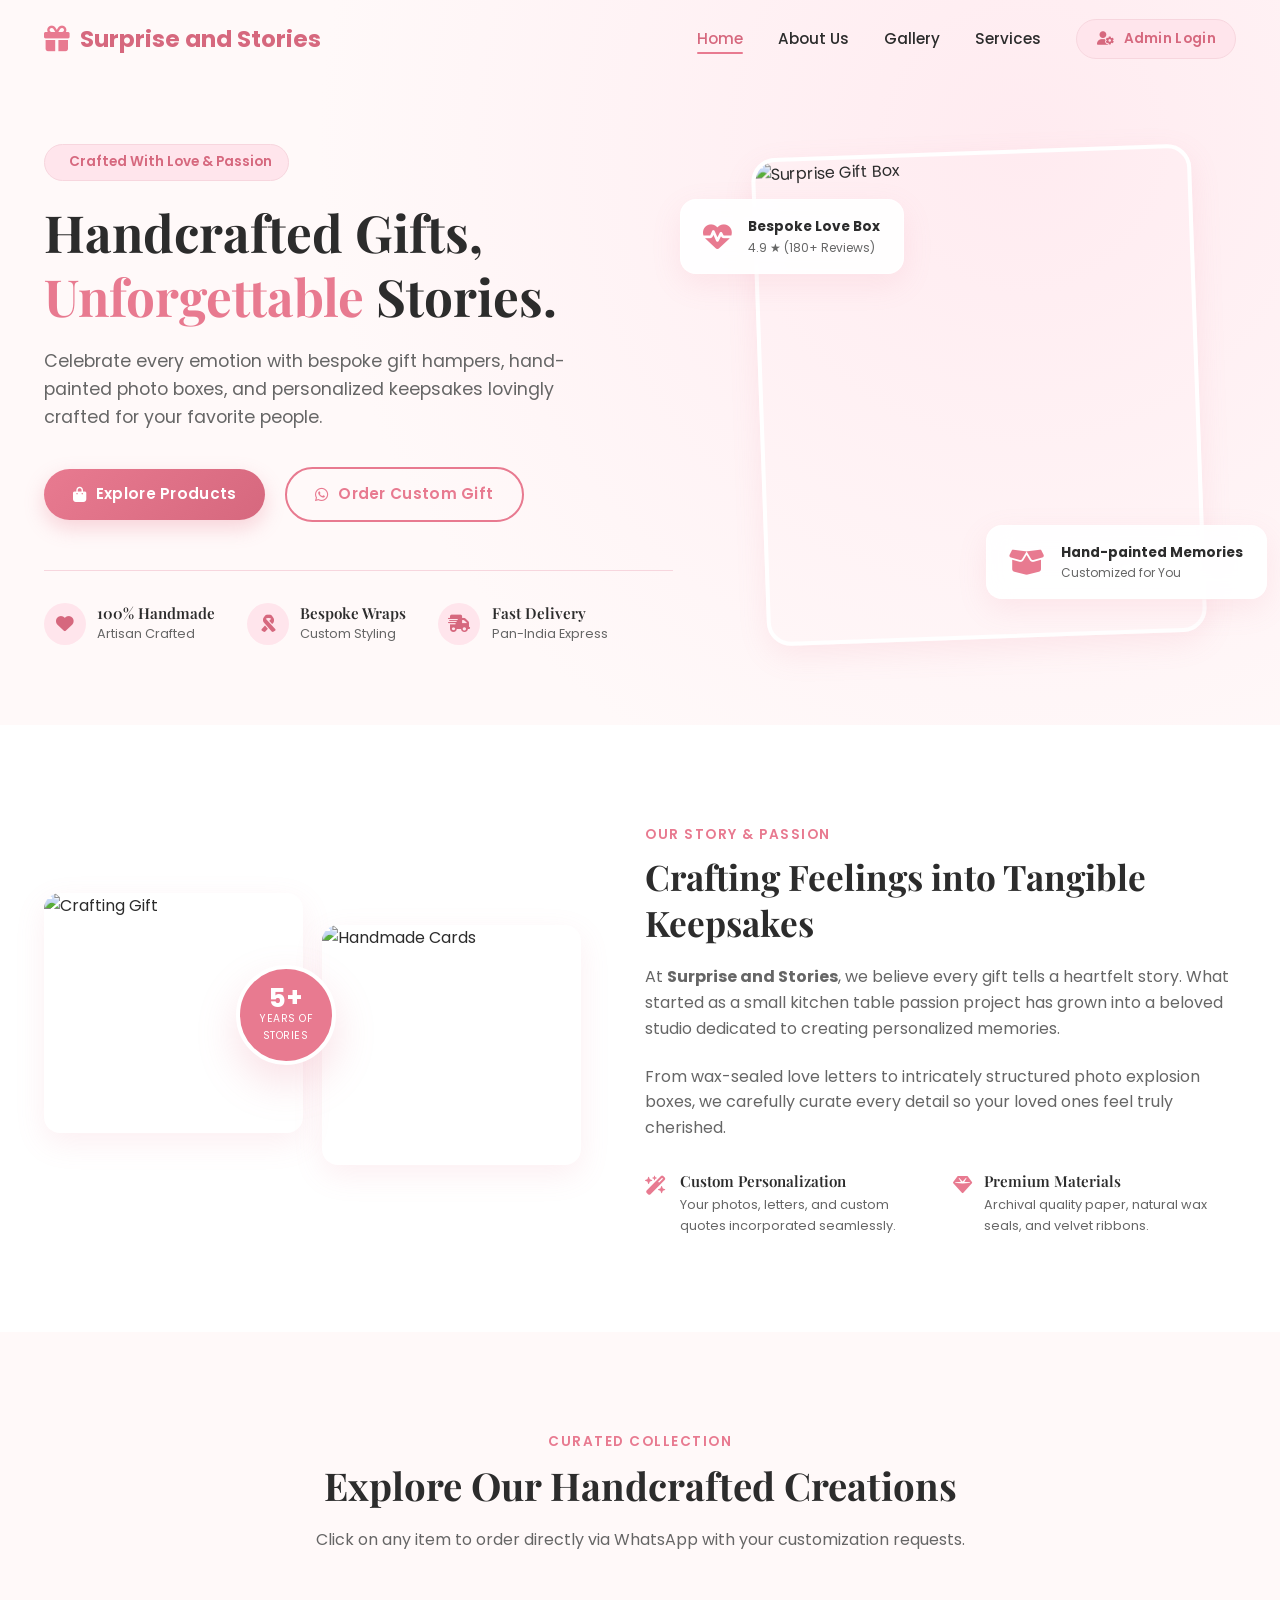
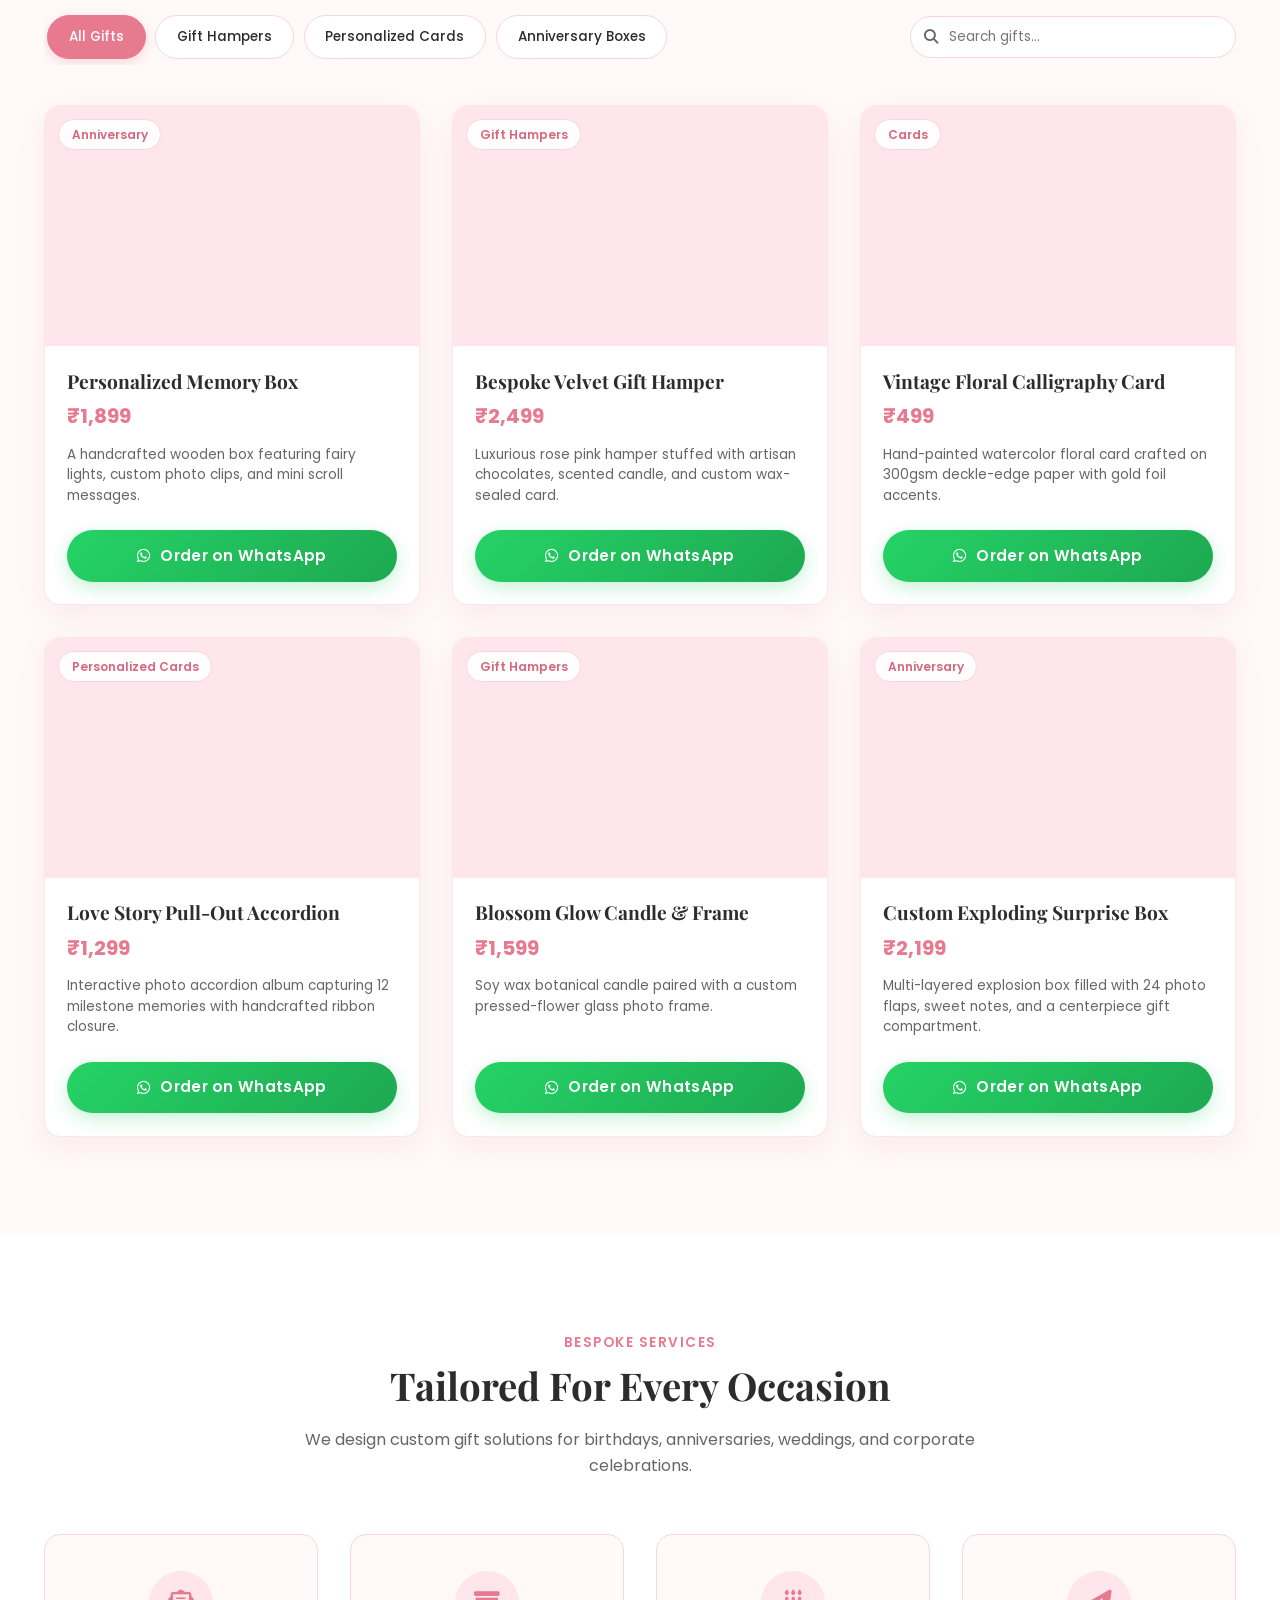
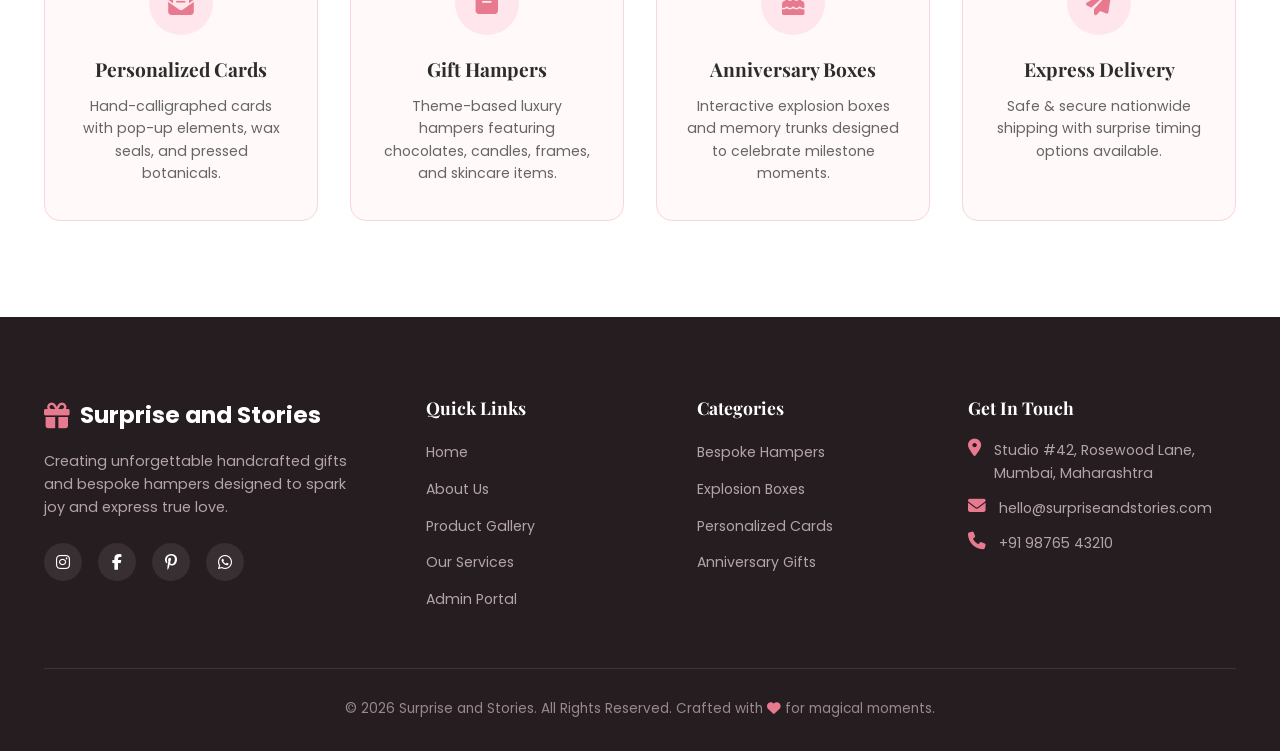
==== index.html @ d302abcf "Initial commit" ====
<!DOCTYPE html>
<html lang="en">
<head>
  <meta charset="UTF-8">
  <meta name="viewport" content="width=device-width, initial-scale=1.0">
  <title>Surprise and Stories | Handcrafted Gifts & Bespoke Hampers</title>
  <meta name="description" content="Handcrafted gifts, personalized cards, bespoke gift hampers, and custom memory boxes created to make your special moments unforgettable.">
  
  <!-- Google Fonts & Font Awesome Icons -->
  <link rel="preconnect" href="https://fonts.googleapis.com">
  <link rel="preconnect" href="https://fonts.gstatic.com" crossorigin>
  <link href="https://fonts.googleapis.com/css2?family=Playfair+Display:ital,wght@0,400;0,600;0,700;1,400&family=Poppins:wght@300;400;500;600;700&display=swap" rel="stylesheet">
  <link rel="stylesheet" href="https://cdnjs.cloudflare.com/ajax/libs/font-awesome/6.4.0/css/all.min.css">
  
  <!-- Global Stylesheet -->
  <link rel="stylesheet" href="styles.css">

  <!-- Supabase JS v2 CDN Script Tag -->
  <script src="https://cdn.jsdelivr.net/npm/@supabase/supabase-js@2"></script>
</head>
<body>

  <!-- Navigation Bar -->
  <header class="navbar" id="navbar">
    <div class="container nav-container">
      <a href="index.html" class="logo">
        <i class="fa-solid fa-gift"></i>
        <span>Surprise and Stories</span>
      </a>

      <nav>
        <ul class="nav-links" id="nav-links">
          <li><a href="#home" class="nav-link active">Home</a></li>
          <li><a href="#about" class="nav-link">About Us</a></li>
          <li><a href="#gallery" class="nav-link">Gallery</a></li>
          <li><a href="#services" class="nav-link">Services</a></li>
          <li>
            <a href="admin.html" class="btn btn-secondary btn-sm">
              <i class="fa-solid fa-user-gear"></i> Admin Login
            </a>
          </li>
        </ul>
      </nav>

      <button class="mobile-toggle" id="mobile-toggle" aria-label="Toggle menu">
        <i class="fa-solid fa-bars"></i>
      </button>
    </div>
  </header>

  <!-- Hero Section -->
  <section class="hero" id="home">
    <div class="container">
      <div class="hero-grid">
        <div class="hero-content">
          <div class="hero-badge">
            <i class="fa-solid fa-sparkles"></i> Crafted With Love & Passion
          </div>
          <h1 class="hero-title">
            Handcrafted Gifts, <span>Unforgettable</span> Stories.
          </h1>
          <p class="hero-subtitle">
            Celebrate every emotion with bespoke gift hampers, hand-painted photo boxes, and personalized keepsakes lovingly crafted for your favorite people.
          </p>
          <div class="hero-actions">
            <a href="#gallery" class="btn btn-primary">
              <i class="fa-solid fa-bag-shopping"></i> Explore Products
            </a>
            <a href="#gallery" id="hero-custom-order" class="btn btn-outline">
              <i class="fa-brands fa-whatsapp"></i> Order Custom Gift
            </a>
          </div>

          <div class="hero-features">
            <div class="hero-feature-item">
              <div class="hero-feature-icon"><i class="fa-solid fa-heart"></i></div>
              <div class="hero-feature-text">
                <h5>100% Handmade</h5>
                <p>Artisan Crafted</p>
              </div>
            </div>
            <div class="hero-feature-item">
              <div class="hero-feature-icon"><i class="fa-solid fa-ribbon"></i></div>
              <div class="hero-feature-text">
                <h5>Bespoke Wraps</h5>
                <p>Custom Styling</p>
              </div>
            </div>
            <div class="hero-feature-item">
              <div class="hero-feature-icon"><i class="fa-solid fa-truck-fast"></i></div>
              <div class="hero-feature-text">
                <h5>Fast Delivery</h5>
                <p>Pan-India Express</p>
              </div>
            </div>
          </div>
        </div>

        <!-- Visual Hero Showcase Cards -->
        <div class="hero-showcase">
          <div class="floating-card card-1">
            <i class="fa-solid fa-heart-pulse"></i>
            <div>
              <div class="floating-card-title">Bespoke Love Box</div>
              <div class="floating-card-subtitle">4.9 ★ (180+ Reviews)</div>
            </div>
          </div>

          <div class="hero-img-wrapper">
            <img src="https://images.unsplash.com/photo-1549465220-1a8b9238cd48?auto=format&fit=crop&q=80&w=800" alt="Surprise Gift Box">
          </div>

          <div class="floating-card card-2">
            <i class="fa-solid fa-box-open"></i>
            <div>
              <div class="floating-card-title">Hand-painted Memories</div>
              <div class="floating-card-subtitle">Customized for You</div>
            </div>
          </div>
        </div>
      </div>
    </div>
  </section>

  <!-- About Us Section -->
  <section class="about" id="about">
    <div class="container">
      <div class="about-grid">
        <div class="about-images">
          <div class="about-img">
            <img src="https://images.unsplash.com/photo-1513885535751-8b9238bd48?auto=format&fit=crop&q=80&w=600" alt="Crafting Gift">
          </div>
          <div class="about-img">
            <img src="https://images.unsplash.com/photo-1513519245088-0e12902e5a38?auto=format&fit=crop&q=80&w=600" alt="Handmade Cards">
          </div>
          <div class="about-experience-badge">
            <span>5+</span>
            <span>Years of Stories</span>
          </div>
        </div>

        <div class="about-content">
          <span class="section-tag">OUR STORY & PASSION</span>
          <h2>Crafting Feelings into Tangible Keepsakes</h2>
          <p>
            At <strong>Surprise and Stories</strong>, we believe every gift tells a heartfelt story. What started as a small kitchen table passion project has grown into a beloved studio dedicated to creating personalized memories.
          </p>
          <p>
            From wax-sealed love letters to intricately structured photo explosion boxes, we carefully curate every detail so your loved ones feel truly cherished.
          </p>

          <div class="story-highlights">
            <div class="story-item">
              <i class="fa-solid fa-wand-magic-sparkles"></i>
              <div>
                <h4>Custom Personalization</h4>
                <p>Your photos, letters, and custom quotes incorporated seamlessly.</p>
              </div>
            </div>
            <div class="story-item">
              <i class="fa-solid fa-gem"></i>
              <div>
                <h4>Premium Materials</h4>
                <p>Archival quality paper, natural wax seals, and velvet ribbons.</p>
              </div>
            </div>
          </div>
        </div>
      </div>
    </div>
  </section>

  <!-- Product Gallery Section -->
  <section class="gallery" id="gallery">
    <div class="container">
      <div class="section-header">
        <span class="section-tag">CURATED COLLECTION</span>
        <h2 class="section-title">Explore Our Handcrafted Creations</h2>
        <p class="section-subtitle">Click on any item to order directly via WhatsApp with your customization requests.</p>
      </div>

      <div class="gallery-controls">
        <!-- Category Filter Tabs -->
        <div class="category-tabs" id="category-tabs">
          <button class="tab-btn active" data-category="All">All Gifts</button>
          <button class="tab-btn" data-category="Gift Hampers">Gift Hampers</button>
          <button class="tab-btn" data-category="Personalized Cards">Personalized Cards</button>
          <button class="tab-btn" data-category="Anniversary">Anniversary Boxes</button>
        </div>

        <!-- Search Bar -->
        <div class="search-box">
          <i class="fa-solid fa-magnifying-glass"></i>
          <input type="text" id="search-input" placeholder="Search gifts...">
        </div>
      </div>

      <!-- Dynamic Product Grid -->
      <div class="products-grid" id="products-grid">
        <div class="loading-spinner">
          <i class="fa-solid fa-circle-notch"></i>
          <p>Fetching beautiful handcrafted gifts...</p>
        </div>
      </div>
    </div>
  </section>

  <!-- Custom Services Section -->
  <section class="services" id="services">
    <div class="container">
      <div class="section-header">
        <span class="section-tag">BESPOKE SERVICES</span>
        <h2 class="section-title">Tailored For Every Occasion</h2>
        <p class="section-subtitle">We design custom gift solutions for birthdays, anniversaries, weddings, and corporate celebrations.</p>
      </div>

      <div class="services-grid">
        <div class="service-card">
          <div class="service-icon">
            <i class="fa-solid fa-envelope-open-text"></i>
          </div>
          <h3>Personalized Cards</h3>
          <p>Hand-calligraphed cards with pop-up elements, wax seals, and pressed botanicals.</p>
        </div>

        <div class="service-card">
          <div class="service-icon">
            <i class="fa-solid fa-box-archive"></i>
          </div>
          <h3>Gift Hampers</h3>
          <p>Theme-based luxury hampers featuring chocolates, candles, frames, and skincare items.</p>
        </div>

        <div class="service-card">
          <div class="service-icon">
            <i class="fa-solid fa-cake-candles"></i>
          </div>
          <h3>Anniversary Boxes</h3>
          <p>Interactive explosion boxes and memory trunks designed to celebrate milestone moments.</p>
        </div>

        <div class="service-card">
          <div class="service-icon">
            <i class="fa-solid fa-paper-plane"></i>
          </div>
          <h3>Express Delivery</h3>
          <p>Safe & secure nationwide shipping with surprise timing options available.</p>
        </div>
      </div>
    </div>
  </section>

  <!-- Footer Section -->
  <footer class="footer">
    <div class="container">
      <div class="footer-grid">
        <div class="footer-brand">
          <a href="index.html" class="logo">
            <i class="fa-solid fa-gift"></i>
            <span>Surprise and Stories</span>
          </a>
          <p>Creating unforgettable handcrafted gifts and bespoke hampers designed to spark joy and express true love.</p>
          <div class="social-links">
            <a href="#" class="social-btn" aria-label="Instagram"><i class="fa-brands fa-instagram"></i></a>
            <a href="#" class="social-btn" aria-label="Facebook"><i class="fa-brands fa-facebook-f"></i></a>
            <a href="#" class="social-btn" aria-label="Pinterest"><i class="fa-brands fa-pinterest-p"></i></a>
            <a href="#" class="social-btn" id="footer-whatsapp" aria-label="WhatsApp"><i class="fa-brands fa-whatsapp"></i></a>
          </div>
        </div>

        <div class="footer-col">
          <h4>Quick Links</h4>
          <ul class="footer-links">
            <li><a href="#home">Home</a></li>
            <li><a href="#about">About Us</a></li>
            <li><a href="#gallery">Product Gallery</a></li>
            <li><a href="#services">Our Services</a></li>
            <li><a href="admin.html">Admin Portal</a></li>
          </ul>
        </div>

        <div class="footer-col">
          <h4>Categories</h4>
          <ul class="footer-links">
            <li><a href="#gallery">Bespoke Hampers</a></li>
            <li><a href="#gallery">Explosion Boxes</a></li>
            <li><a href="#gallery">Personalized Cards</a></li>
            <li><a href="#gallery">Anniversary Gifts</a></li>
          </ul>
        </div>

        <div class="footer-col">
          <h4>Get In Touch</h4>
          <ul class="contact-info-list">
            <li>
              <i class="fa-solid fa-location-dot"></i>
              <span>Studio #42, Rosewood Lane, Mumbai, Maharashtra</span>
            </li>
            <li>
              <i class="fa-solid fa-envelope"></i>
              <span>hello@surpriseandstories.com</span>
            </li>
            <li>
              <i class="fa-solid fa-phone"></i>
              <span>+91 98765 43210</span>
            </li>
          </ul>
        </div>
      </div>

      <div class="footer-bottom">
        <p>&copy; 2026 Surprise and Stories. All Rights Reserved. Crafted with <i class="fa-solid fa-heart" style="color: var(--primary);"></i> for magical moments.</p>
      </div>
    </div>
  </footer>

  <!-- Scripts -->
  <script src="js/supabase-config.js"></script>
  <script src="js/main.js"></script>
</body>
</html>
---- styles.css ----
/* ----------------------------------------------------
   Surprise and Stories - Soft Aesthetic Pink Theme
   Global Stylesheet & Design System
   ---------------------------------------------------- */

@import url('https://fonts.googleapis.com/css2?family=Playfair+Display:ital,wght@0,400;0,600;0,700;1,400&family=Poppins:wght@300;400;500;600;700&display=swap');

:root {
  --primary: #E87A90;
  --primary-hover: #D6687E;
  --primary-light: #FFE5EC;
  --primary-glow: rgba(232, 122, 144, 0.25);
  --bg-warm: #FFF9F9;
  --bg-card: #FFFFFF;
  --bg-subtle: #FFF0F3;
  --text-dark: #2C2C2C;
  --text-muted: #666666;
  --text-light: #999999;
  --border-color: #F7D6DE;
  --shadow-soft: 0 10px 30px rgba(232, 122, 144, 0.12);
  --shadow-hover: 0 18px 40px rgba(232, 122, 144, 0.22);
  --shadow-inner: inset 0 2px 4px rgba(0, 0, 0, 0.04);
  --border-radius: 16px;
  --border-radius-sm: 10px;
  --border-radius-lg: 24px;
  --transition: all 0.3s cubic-bezier(0.4, 0, 0.2, 1);
  --whatsapp-green: #25D366;
  --whatsapp-hover: #20BA5A;
}

/* Reset & Base Styles */
* {
  margin: 0;
  padding: 0;
  box-sizing: border-box;
}

html {
  scroll-behavior: smooth;
  font-size: 16px;
}

body {
  font-family: 'Poppins', sans-serif;
  background-color: var(--bg-warm);
  color: var(--text-dark);
  line-height: 1.6;
  overflow-x: hidden;
}

h1, h2, h3, h4, h5, h6, .font-serif {
  font-family: 'Playfair Display', serif;
  color: var(--text-dark);
  line-height: 1.3;
}

a {
  text-decoration: none;
  color: inherit;
  transition: var(--transition);
}

img {
  max-width: 100%;
  height: auto;
  display: block;
}

button {
  cursor: pointer;
  border: none;
  outline: none;
  font-family: 'Poppins', sans-serif;
  transition: var(--transition);
}

input, textarea, select {
  font-family: 'Poppins', sans-serif;
  outline: none;
}

/* Utility Containers */
.container {
  width: 100%;
  max-width: 1240px;
  margin: 0 auto;
  padding: 0 1.5rem;
}

.text-center { text-align: center; }
.text-right { text-align: right; }
.flex { display: flex; }
.flex-col { flex-direction: column; }
.items-center { align-items: center; }
.justify-between { justify-content: space-between; }
.justify-center { justify-content: center; }
.gap-1 { gap: 0.5rem; }
.gap-2 { gap: 1rem; }
.gap-3 { gap: 1.5rem; }
.gap-4 { gap: 2rem; }

/* Buttons & CTAs */
.btn {
  display: inline-flex;
  align-items: center;
  justify-content: center;
  gap: 0.6rem;
  padding: 0.85rem 1.8rem;
  border-radius: 50px;
  font-weight: 600;
  font-size: 0.95rem;
  letter-spacing: 0.3px;
  transition: var(--transition);
}

.btn-primary {
  background: linear-gradient(135deg, var(--primary) 0%, var(--primary-hover) 100%);
  color: #FFFFFF;
  box-shadow: 0 8px 20px rgba(232, 122, 144, 0.3);
}

.btn-primary:hover {
  transform: translateY(-3px) scale(1.02);
  box-shadow: 0 12px 25px rgba(232, 122, 144, 0.4);
  background: linear-gradient(135deg, var(--primary-hover) 0%, #C4556C 100%);
}

.btn-secondary {
  background-color: var(--primary-light);
  color: var(--primary-hover);
  border: 1px solid var(--border-color);
}

.btn-secondary:hover {
  background-color: var(--primary);
  color: #FFFFFF;
  transform: translateY(-2px);
}

.btn-outline {
  background: transparent;
  color: var(--primary);
  border: 2px solid var(--primary);
}

.btn-outline:hover {
  background: var(--primary-light);
  color: var(--primary-hover);
  transform: translateY(-2px);
}

.btn-whatsapp {
  background: linear-gradient(135deg, #25D366 0%, #1DA851 100%);
  color: #FFFFFF;
  box-shadow: 0 6px 18px rgba(37, 211, 102, 0.25);
  width: 100%;
}

.btn-whatsapp:hover {
  background: linear-gradient(135deg, #20BA5A 0%, #189344 100%);
  transform: translateY(-2px) scale(1.01);
  box-shadow: 0 10px 22px rgba(37, 211, 102, 0.35);
}

.btn-danger {
  background-color: #FF5A5A;
  color: #FFFFFF;
  padding: 0.5rem 1rem;
  border-radius: var(--border-radius-sm);
  font-size: 0.85rem;
}

.btn-danger:hover {
  background-color: #E03E3E;
  transform: translateY(-2px);
}

.btn-sm {
  padding: 0.5rem 1.2rem;
  font-size: 0.85rem;
}

/* Header & Glassmorphism Navigation */
.navbar {
  position: fixed;
  top: 0;
  left: 0;
  width: 100%;
  z-index: 1000;
  padding: 1.2rem 0;
  transition: var(--transition);
}

.navbar.scrolled {
  background: rgba(255, 249, 249, 0.85);
  backdrop-filter: blur(16px);
  -webkit-backdrop-filter: blur(16px);
  box-shadow: 0 4px 20px rgba(232, 122, 144, 0.08);
  padding: 0.8rem 0;
  border-bottom: 1px solid rgba(247, 214, 222, 0.5);
}

.nav-container {
  display: flex;
  align-items: center;
  justify-content: space-between;
}

.logo {
  display: flex;
  align-items: center;
  gap: 0.6rem;
  font-size: 1.45rem;
  font-weight: 700;
  color: var(--primary-hover);
}

.logo i {
  font-size: 1.6rem;
  color: var(--primary);
}

.nav-links {
  display: flex;
  align-items: center;
  gap: 2.2rem;
  list-style: none;
}

.nav-link {
  font-weight: 500;
  font-size: 0.95rem;
  color: var(--text-dark);
  position: relative;
  padding: 0.3rem 0;
}

.nav-link::after {
  content: '';
  position: absolute;
  bottom: 0;
  left: 0;
  width: 0%;
  height: 2px;
  background-color: var(--primary);
  transition: var(--transition);
  border-radius: 2px;
}

.nav-link:hover::after, .nav-link.active::after {
  width: 100%;
}

.nav-link:hover, .nav-link.active {
  color: var(--primary-hover);
}

.mobile-toggle {
  display: none;
  font-size: 1.5rem;
  color: var(--text-dark);
  background: none;
}

/* Hero Section */
.hero {
  padding: 9rem 0 5rem;
  position: relative;
  background: radial-gradient(circle at 80% 20%, #FFEBF0 0%, var(--bg-warm) 60%);
  overflow: hidden;
}

.hero-grid {
  display: grid;
  grid-template-columns: 1.1fr 0.9fr;
  gap: 3rem;
  align-items: center;
}

.hero-badge {
  display: inline-flex;
  align-items: center;
  gap: 0.5rem;
  padding: 0.4rem 1rem;
  background-color: var(--primary-light);
  color: var(--primary-hover);
  border-radius: 50px;
  font-size: 0.85rem;
  font-weight: 600;
  margin-bottom: 1.2rem;
  border: 1px solid var(--border-color);
}

.hero-title {
  font-size: 3.2rem;
  font-weight: 700;
  margin-bottom: 1.2rem;
  line-height: 1.25;
}

.hero-title span {
  color: var(--primary);
  position: relative;
}

.hero-title span::after {
  content: '';
  position: absolute;
  bottom: 6px;
  left: 0;
  width: 100%;
  height: 8px;
  background-color: var(--primary-light);
  z-index: -1;
  border-radius: 4px;
}

.hero-subtitle {
  font-size: 1.1rem;
  color: var(--text-muted);
  margin-bottom: 2.2rem;
  max-width: 540px;
}

.hero-actions {
  display: flex;
  align-items: center;
  gap: 1.2rem;
  flex-wrap: wrap;
}

.hero-features {
  display: flex;
  align-items: center;
  gap: 2rem;
  margin-top: 3rem;
  padding-top: 2rem;
  border-top: 1px solid var(--border-color);
}

.hero-feature-item {
  display: flex;
  align-items: center;
  gap: 0.7rem;
}

.hero-feature-icon {
  width: 42px;
  height: 42px;
  border-radius: 50%;
  background: var(--primary-light);
  color: var(--primary-hover);
  display: flex;
  align-items: center;
  justify-content: center;
  font-size: 1.1rem;
}

.hero-feature-text h5 {
  font-size: 0.95rem;
  font-weight: 600;
}

.hero-feature-text p {
  font-size: 0.8rem;
  color: var(--text-muted);
}

/* Hero Showcase Graphic / Floating Cards */
.hero-showcase {
  position: relative;
  display: flex;
  align-items: center;
  justify-content: center;
}

.hero-img-wrapper {
  position: relative;
  width: 100%;
  max-width: 440px;
  border-radius: var(--border-radius-lg);
  overflow: hidden;
  box-shadow: var(--shadow-soft);
  border: 4px solid #FFFFFF;
  transform: rotate(-2deg);
  transition: var(--transition);
}

.hero-img-wrapper:hover {
  transform: rotate(0deg) scale(1.02);
  box-shadow: var(--shadow-hover);
}

.hero-img-wrapper img {
  width: 100%;
  height: 480px;
  object-fit: cover;
}

.floating-card {
  position: absolute;
  background: rgba(255, 255, 255, 0.92);
  backdrop-filter: blur(12px);
  padding: 1rem 1.4rem;
  border-radius: var(--border-radius);
  box-shadow: var(--shadow-soft);
  border: 1px solid rgba(255, 255, 255, 0.8);
  display: flex;
  align-items: center;
  gap: 1rem;
  z-index: 10;
  animation: float 4s ease-in-out infinite alternate;
}

.floating-card.card-1 {
  top: 10%;
  left: -8%;
}

.floating-card.card-2 {
  bottom: 8%;
  right: -6%;
  animation-delay: 2s;
}

.floating-card i {
  font-size: 1.8rem;
  color: var(--primary);
}

.floating-card-title {
  font-size: 0.85rem;
  font-weight: 700;
}

.floating-card-subtitle {
  font-size: 0.75rem;
  color: var(--text-muted);
}

@keyframes float {
  0% { transform: translateY(0px); }
  100% { transform: translateY(-12px); }
}

/* Section Header Component */
.section-header {
  text-align: center;
  max-width: 680px;
  margin: 0 auto 3.5rem;
}

.section-tag {
  display: inline-block;
  color: var(--primary);
  font-weight: 600;
  font-size: 0.85rem;
  text-transform: uppercase;
  letter-spacing: 1.5px;
  margin-bottom: 0.5rem;
}

.section-title {
  font-size: 2.4rem;
  font-weight: 700;
  margin-bottom: 1rem;
}

.section-subtitle {
  color: var(--text-muted);
  font-size: 1rem;
}

/* About Us Section */
.about {
  padding: 6rem 0;
  background-color: #FFFFFF;
}

.about-grid {
  display: grid;
  grid-template-columns: 1fr 1.1fr;
  gap: 4rem;
  align-items: center;
}

.about-images {
  position: relative;
  display: grid;
  grid-template-columns: repeat(2, 1fr);
  gap: 1.2rem;
}

.about-img {
  border-radius: var(--border-radius);
  overflow: hidden;
  box-shadow: var(--shadow-soft);
  height: 240px;
}

.about-img img {
  width: 100%;
  height: 100%;
  object-fit: cover;
  transition: var(--transition);
}

.about-img:hover img {
  transform: scale(1.06);
}

.about-img:nth-child(2) {
  margin-top: 2rem;
}

.about-experience-badge {
  position: absolute;
  top: 45%;
  left: 45%;
  transform: translate(-50%, -50%);
  background: var(--primary);
  color: #FFFFFF;
  width: 100px;
  height: 100px;
  border-radius: 50%;
  display: flex;
  flex-direction: column;
  align-items: center;
  justify-content: center;
  text-align: center;
  border: 4px solid #FFFFFF;
  box-shadow: var(--shadow-hover);
}

.about-experience-badge span:first-child {
  font-size: 1.6rem;
  font-weight: 700;
  line-height: 1;
}

.about-experience-badge span:last-child {
  font-size: 0.65rem;
  text-transform: uppercase;
  letter-spacing: 0.5px;
}

.about-content h2 {
  font-size: 2.2rem;
  margin-bottom: 1.2rem;
}

.about-content p {
  color: var(--text-muted);
  margin-bottom: 1.4rem;
}

.story-highlights {
  display: grid;
  grid-template-columns: repeat(2, 1fr);
  gap: 1.5rem;
  margin-top: 2rem;
}

.story-item {
  display: flex;
  align-items: flex-start;
  gap: 0.8rem;
}

.story-item i {
  color: var(--primary);
  font-size: 1.2rem;
  margin-top: 0.2rem;
}

.story-item h4 {
  font-size: 0.95rem;
  font-weight: 600;
  margin-bottom: 0.2rem;
}

.story-item p {
  font-size: 0.8rem;
  margin-bottom: 0;
}

/* Gallery & Products Section */
.gallery {
  padding: 6rem 0;
  background-color: var(--bg-warm);
}

.gallery-controls {
  display: flex;
  align-items: center;
  justify-content: space-between;
  gap: 1rem;
  margin-bottom: 2.5rem;
  flex-wrap: wrap;
}

.category-tabs {
  display: flex;
  align-items: center;
  gap: 0.6rem;
  flex-wrap: wrap;
}

.tab-btn {
  padding: 0.55rem 1.3rem;
  border-radius: 50px;
  background-color: #FFFFFF;
  color: var(--text-dark);
  font-size: 0.85rem;
  font-weight: 500;
  border: 1px solid var(--border-color);
  transition: var(--transition);
}

.tab-btn:hover, .tab-btn.active {
  background-color: var(--primary);
  color: #FFFFFF;
  border-color: var(--primary);
  box-shadow: 0 4px 12px rgba(232, 122, 144, 0.25);
}

.search-box {
  position: relative;
  min-width: 260px;
}

.search-box input {
  width: 100%;
  padding: 0.6rem 1rem 0.6rem 2.4rem;
  border-radius: 50px;
  border: 1px solid var(--border-color);
  background-color: #FFFFFF;
  font-size: 0.85rem;
  transition: var(--transition);
}

.search-box input:focus {
  border-color: var(--primary);
  box-shadow: 0 0 0 3px var(--primary-light);
}

.search-box i {
  position: absolute;
  left: 0.9rem;
  top: 50%;
  transform: translateY(-50%);
  color: var(--text-muted);
  font-size: 0.9rem;
}

/* Product Card Grid */
.products-grid {
  display: grid;
  grid-template-columns: repeat(auto-fill, minmax(280px, 1fr));
  gap: 2rem;
}

.product-card {
  background-color: var(--bg-card);
  border-radius: var(--border-radius);
  overflow: hidden;
  box-shadow: var(--shadow-soft);
  border: 1px solid rgba(247, 214, 222, 0.6);
  transition: var(--transition);
  display: flex;
  flex-direction: column;
}

.product-card:hover {
  transform: translateY(-6px) scale(1.01);
  box-shadow: var(--shadow-hover);
  border-color: var(--primary-light);
}

.product-img-wrapper {
  position: relative;
  width: 100%;
  height: 240px;
  overflow: hidden;
  background-color: var(--primary-light);
}

.product-img-wrapper img {
  width: 100%;
  height: 100%;
  object-fit: cover;
  transition: transform 0.5s ease;
}

.product-card:hover .product-img-wrapper img {
  transform: scale(1.08);
}

.product-category-badge {
  position: absolute;
  top: 0.8rem;
  left: 0.8rem;
  background: rgba(255, 255, 255, 0.9);
  backdrop-filter: blur(8px);
  color: var(--primary-hover);
  font-size: 0.75rem;
  font-weight: 600;
  padding: 0.3rem 0.8rem;
  border-radius: 50px;
  border: 1px solid var(--border-color);
}

.product-content {
  padding: 1.4rem;
  display: flex;
  flex-direction: column;
  flex-grow: 1;
}

.product-title {
  font-size: 1.2rem;
  font-weight: 700;
  margin-bottom: 0.4rem;
  color: var(--text-dark);
}

.product-price {
  font-size: 1.25rem;
  font-weight: 700;
  color: var(--primary);
  margin-bottom: 0.8rem;
}

.product-desc {
  font-size: 0.85rem;
  color: var(--text-muted);
  margin-bottom: 1.5rem;
  line-height: 1.5;
  flex-grow: 1;
}

.product-actions {
  margin-top: auto;
}

/* Empty / Loading States */
.loading-spinner {
  text-align: center;
  padding: 4rem 0;
  grid-column: 1 / -1;
  color: var(--primary);
}

.loading-spinner i {
  font-size: 2.5rem;
  animation: spin 1s linear infinite;
  margin-bottom: 1rem;
}

@keyframes spin {
  0% { transform: rotate(0deg); }
  100% { transform: rotate(360deg); }
}

.empty-state {
  text-align: center;
  padding: 4rem 1rem;
  grid-column: 1 / -1;
  background-color: #FFFFFF;
  border-radius: var(--border-radius);
  border: 2px dashed var(--border-color);
}

.empty-state i {
  font-size: 3rem;
  color: var(--primary);
  margin-bottom: 1rem;
}

/* Services Section */
.services {
  padding: 6rem 0;
  background-color: #FFFFFF;
}

.services-grid {
  display: grid;
  grid-template-columns: repeat(auto-fit, minmax(250px, 1fr));
  gap: 2rem;
}

.service-card {
  padding: 2.2rem 1.8rem;
  background-color: var(--bg-warm);
  border-radius: var(--border-radius);
  border: 1px solid var(--border-color);
  transition: var(--transition);
  text-align: center;
}

.service-card:hover {
  transform: translateY(-6px);
  box-shadow: var(--shadow-soft);
  background-color: #FFFFFF;
  border-color: var(--primary);
}

.service-icon {
  width: 64px;
  height: 64px;
  border-radius: 50%;
  background: var(--primary-light);
  color: var(--primary);
  display: flex;
  align-items: center;
  justify-content: center;
  font-size: 1.6rem;
  margin: 0 auto 1.4rem;
  transition: var(--transition);
}

.service-card:hover .service-icon {
  background: var(--primary);
  color: #FFFFFF;
  transform: scale(1.1);
}

.service-card h3 {
  font-size: 1.2rem;
  font-weight: 700;
  margin-bottom: 0.8rem;
}

.service-card p {
  font-size: 0.88rem;
  color: var(--text-muted);
}

/* Footer Section */
.footer {
  background-color: #261D20;
  color: #F3E8EC;
  padding: 5rem 0 2rem;
}

.footer-grid {
  display: grid;
  grid-template-columns: 1.5fr 1fr 1fr 1.2fr;
  gap: 3rem;
  margin-bottom: 3.5rem;
}

.footer-brand .logo {
  color: #FFFFFF;
  margin-bottom: 1rem;
}

.footer-brand p {
  color: #B3A4A9;
  font-size: 0.9rem;
  margin-bottom: 1.5rem;
  max-width: 320px;
}

.social-links {
  display: flex;
  gap: 1rem;
}

.social-btn {
  width: 38px;
  height: 38px;
  border-radius: 50%;
  background-color: rgba(255, 255, 255, 0.08);
  color: #FFFFFF;
  display: flex;
  align-items: center;
  justify-content: center;
  transition: var(--transition);
}

.social-btn:hover {
  background-color: var(--primary);
  transform: translateY(-3px);
}

.footer-col h4 {
  color: #FFFFFF;
  font-size: 1.1rem;
  margin-bottom: 1.2rem;
}

.footer-links {
  list-style: none;
  display: flex;
  flex-direction: column;
  gap: 0.7rem;
}

.footer-links a {
  color: #B3A4A9;
  font-size: 0.88rem;
}

.footer-links a:hover {
  color: var(--primary-light);
  padding-left: 4px;
}

.contact-info-list {
  list-style: none;
  display: flex;
  flex-direction: column;
  gap: 0.8rem;
}

.contact-info-list li {
  display: flex;
  align-items: flex-start;
  gap: 0.8rem;
  color: #B3A4A9;
  font-size: 0.88rem;
}

.contact-info-list i {
  color: var(--primary);
  font-size: 1.1rem;
}

.footer-bottom {
  border-top: 1px solid rgba(255, 255, 255, 0.1);
  padding-top: 1.8rem;
  text-align: center;
  font-size: 0.85rem;
  color: #99888E;
}

/* ====================================================
   ADMIN DASHBOARD STYLES
   ==================================================== */

.admin-body {
  background-color: #F8F5F6;
  min-height: 100vh;
}

/* Admin Auth Login View */
.auth-wrapper {
  min-height: 100vh;
  display: flex;
  align-items: center;
  justify-content: center;
  padding: 2rem;
  background: radial-gradient(circle at 50% 50%, #FFEBF0 0%, #F5EAEC 100%);
}

.auth-card {
  background-color: #FFFFFF;
  width: 100%;
  max-width: 440px;
  padding: 2.8rem 2.2rem;
  border-radius: var(--border-radius-lg);
  box-shadow: var(--shadow-hover);
  border: 1px solid var(--border-color);
  text-align: center;
}

.auth-logo {
  font-size: 1.8rem;
  font-weight: 700;
  color: var(--primary-hover);
  margin-bottom: 0.5rem;
}

.auth-subtitle {
  color: var(--text-muted);
  font-size: 0.9rem;
  margin-bottom: 2rem;
}

.form-group {
  margin-bottom: 1.4rem;
  text-align: left;
}

.form-group label {
  display: block;
  font-size: 0.85rem;
  font-weight: 600;
  margin-bottom: 0.4rem;
  color: var(--text-dark);
}

.form-control {
  width: 100%;
  padding: 0.8rem 1rem;
  border-radius: var(--border-radius-sm);
  border: 1px solid var(--border-color);
  background-color: #FFFDFD;
  font-size: 0.9rem;
  transition: var(--transition);
}

.form-control:focus {
  border-color: var(--primary);
  background-color: #FFFFFF;
  box-shadow: 0 0 0 3px var(--primary-light);
}

.demo-hint {
  margin-top: 1.5rem;
  padding: 0.8rem;
  background-color: var(--primary-light);
  border-radius: var(--border-radius-sm);
  font-size: 0.8rem;
  color: var(--primary-hover);
}

/* Admin Dashboard Layout */
.admin-navbar {
  background: #FFFFFF;
  border-bottom: 1px solid var(--border-color);
  padding: 1rem 0;
  position: sticky;
  top: 0;
  z-index: 100;
}

.admin-nav-container {
  display: flex;
  align-items: center;
  justify-content: space-between;
}

.user-badge {
  display: flex;
  align-items: center;
  gap: 0.8rem;
}

.user-avatar {
  width: 36px;
  height: 36px;
  border-radius: 50%;
  background: var(--primary);
  color: #FFFFFF;
  display: flex;
  align-items: center;
  justify-content: center;
  font-weight: 600;
  font-size: 0.9rem;
}

.admin-main {
  padding: 2.5rem 0 5rem;
}

.admin-header {
  display: flex;
  align-items: center;
  justify-content: space-between;
  margin-bottom: 2rem;
  flex-wrap: wrap;
  gap: 1rem;
}

.admin-title {
  font-size: 2rem;
}

.admin-tabs {
  display: flex;
  gap: 0.8rem;
}

.admin-tab-btn {
  padding: 0.6rem 1.2rem;
  border-radius: 50px;
  background: #FFFFFF;
  color: var(--text-dark);
  font-size: 0.88rem;
  font-weight: 500;
  border: 1px solid var(--border-color);
}

.admin-tab-btn.active, .admin-tab-btn:hover {
  background: var(--primary);
  color: #FFFFFF;
  border-color: var(--primary);
}

/* Dashboard Stats Overview */
.stats-grid {
  display: grid;
  grid-template-columns: repeat(auto-fit, minmax(220px, 1fr));
  gap: 1.5rem;
  margin-bottom: 2.5rem;
}

.stat-card {
  background: #FFFFFF;
  padding: 1.5rem;
  border-radius: var(--border-radius);
  border: 1px solid var(--border-color);
  box-shadow: var(--shadow-soft);
  display: flex;
  align-items: center;
  gap: 1.2rem;
}

.stat-icon {
  width: 52px;
  height: 52px;
  border-radius: 12px;
  background: var(--primary-light);
  color: var(--primary);
  display: flex;
  align-items: center;
  justify-content: center;
  font-size: 1.5rem;
}

.stat-number {
  font-size: 1.6rem;
  font-weight: 700;
  color: var(--text-dark);
}

.stat-label {
  font-size: 0.8rem;
  color: var(--text-muted);
}

/* Admin Form Card & Inventory Table */
.admin-card {
  background: #FFFFFF;
  border-radius: var(--border-radius);
  border: 1px solid var(--border-color);
  box-shadow: var(--shadow-soft);
  padding: 2rem;
  margin-bottom: 2.5rem;
}

.admin-card-header {
  display: flex;
  align-items: center;
  justify-content: space-between;
  margin-bottom: 1.5rem;
  padding-bottom: 1rem;
  border-bottom: 1px solid var(--border-color);
}

.admin-card-title {
  font-size: 1.3rem;
  font-weight: 700;
}

/* Dropzone File Upload */
.file-dropzone {
  border: 2px dashed var(--border-color);
  border-radius: var(--border-radius-sm);
  padding: 2rem;
  text-align: center;
  background-color: var(--bg-warm);
  cursor: pointer;
  transition: var(--transition);
  position: relative;
}

.file-dropzone:hover, .file-dropzone.dragover {
  border-color: var(--primary);
  background-color: var(--primary-light);
}

.file-dropzone i {
  font-size: 2.2rem;
  color: var(--primary);
  margin-bottom: 0.6rem;
}

.file-dropzone p {
  font-size: 0.85rem;
  color: var(--text-muted);
}

.file-dropzone input[type="file"] {
  position: absolute;
  top: 0;
  left: 0;
  width: 100%;
  height: 100%;
  opacity: 0;
  cursor: pointer;
}

.image-preview-container {
  margin-top: 1rem;
  position: relative;
  display: inline-block;
}

.image-preview {
  max-width: 180px;
  max-height: 140px;
  border-radius: var(--border-radius-sm);
  object-fit: cover;
  border: 2px solid var(--primary-light);
}

/* Inventory Table */
.table-responsive {
  overflow-x: auto;
}

.inventory-table {
  width: 100%;
  border-collapse: collapse;
  text-align: left;
}

.inventory-table th {
  padding: 1rem;
  background-color: var(--bg-warm);
  font-size: 0.85rem;
  font-weight: 600;
  color: var(--text-dark);
  border-bottom: 2px solid var(--border-color);
}

.inventory-table td {
  padding: 1rem;
  border-bottom: 1px solid var(--border-color);
  vertical-align: middle;
  font-size: 0.9rem;
}

.inventory-table tr:hover {
  background-color: var(--primary-light);
}

.table-img {
  width: 50px;
  height: 50px;
  border-radius: 8px;
  object-fit: cover;
}

.badge {
  display: inline-block;
  padding: 0.25rem 0.7rem;
  border-radius: 50px;
  font-size: 0.75rem;
  font-weight: 600;
}

.badge-primary {
  background-color: var(--primary-light);
  color: var(--primary-hover);
}

/* Config Modal / Tab */
.config-box {
  background: var(--primary-light);
  border-radius: var(--border-radius-sm);
  padding: 1.2rem;
  margin-bottom: 1.5rem;
  border: 1px solid var(--border-color);
}

.config-box p {
  font-size: 0.85rem;
  color: var(--primary-hover);
}

/* Toast Notifications */
.toast-container {
  position: fixed;
  bottom: 2rem;
  right: 2rem;
  z-index: 9999;
  display: flex;
  flex-direction: column;
  gap: 0.8rem;
}

.toast {
  background: #FFFFFF;
  color: var(--text-dark);
  padding: 1rem 1.4rem;
  border-radius: var(--border-radius-sm);
  box-shadow: 0 10px 30px rgba(0, 0, 0, 0.15);
  border-left: 4px solid var(--primary);
  display: flex;
  align-items: center;
  gap: 0.8rem;
  min-width: 280px;
  animation: slideInRight 0.3s ease;
}

.toast.success { border-left-color: #25D366; }
.toast.error { border-left-color: #FF5A5A; }
.toast.info { border-left-color: #3B82F6; }

@keyframes slideInRight {
  from { transform: translateX(100%); opacity: 0; }
  to { transform: translateX(0); opacity: 1; }
}

/* ====================================================
   COMPREHENSIVE RESPONSIVE DESIGN SYSTEM
   ==================================================== */

/* Fluid Headings & Base Typography */
h1, .hero-title {
  font-size: clamp(2rem, 5vw + 1rem, 3.2rem);
}

.section-title {
  font-size: clamp(1.75rem, 4vw, 2.4rem);
}

/* Touch Friendly Targets & Base Mobile Tweaks */
button, .btn, .nav-link, .tab-btn {
  touch-action: manipulation;
}

/* Category Tabs Horizontal Touch Scroll */
.category-tabs {
  display: flex;
  align-items: center;
  gap: 0.6rem;
  overflow-x: auto;
  -webkit-overflow-scrolling: touch;
  scrollbar-width: none; /* Firefox */
  padding: 0.4rem 0.2rem;
}

.category-tabs::-webkit-scrollbar {
  display: none; /* Chrome/Safari */
}

.tab-btn {
  white-space: nowrap;
  flex-shrink: 0;
  min-height: 44px;
}

/* Responsive Media Queries */

/* Laptops & Tablets (< 992px) */
@media (max-width: 992px) {
  .container {
    padding: 0 1.25rem;
  }

  .hero {
    padding: 7.5rem 0 4rem;
  }

  .hero-grid {
    grid-template-columns: 1fr;
    gap: 2.5rem;
  }

  .hero-content {
    text-align: center;
  }

  .hero-badge {
    margin: 0 auto 1.2rem;
  }

  .hero-subtitle {
    margin: 0 auto 2rem;
  }

  .hero-actions {
    justify-content: center;
  }

  .hero-features {
    justify-content: center;
    gap: 1.5rem;
  }

  .hero-showcase {
    margin-top: 1rem;
  }

  .about-grid {
    grid-template-columns: 1fr;
    gap: 3rem;
  }

  .footer-grid {
    grid-template-columns: repeat(2, 1fr);
    gap: 2rem;
  }
}

/* Mobile Tablets (< 768px) */
@media (max-width: 768px) {
  .navbar {
    padding: 0.9rem 0;
  }

  .mobile-toggle {
    display: flex;
    align-items: center;
    justify-content: center;
    width: 44px;
    height: 44px;
    border-radius: 50%;
    background-color: var(--primary-light);
    color: var(--primary-hover);
    font-size: 1.3rem;
  }

  .nav-links {
    position: fixed;
    top: 70px;
    left: -100%;
    width: 100%;
    height: calc(100vh - 70px);
    background: rgba(255, 255, 255, 0.98);
    backdrop-filter: blur(20px);
    -webkit-backdrop-filter: blur(20px);
    flex-direction: column;
    padding: 2.5rem 1.5rem;
    gap: 1.8rem;
    transition: var(--transition);
    box-shadow: 0 15px 35px rgba(232, 122, 144, 0.15);
    z-index: 999;
    overflow-y: auto;
  }

  .nav-links.open {
    left: 0;
  }

  .nav-link {
    font-size: 1.15rem;
    font-weight: 600;
    width: 100%;
    text-align: center;
  }

  .gallery-controls {
    flex-direction: column;
    align-items: stretch;
    gap: 1.2rem;
  }

  .search-box {
    width: 100%;
    min-width: 0;
  }

  .search-box input {
    height: 46px;
  }

  .products-grid {
    grid-template-columns: repeat(auto-fill, minmax(250px, 1fr));
    gap: 1.5rem;
  }

  .about-images {
    gap: 0.8rem;
  }

  .about-img {
    height: 200px;
  }

  .about-experience-badge {
    width: 80px;
    height: 80px;
  }

  .about-experience-badge span:first-child {
    font-size: 1.3rem;
  }

  /* Admin Responsive Enhancements */
  .admin-header {
    flex-direction: column;
    align-items: stretch;
  }

  .admin-tabs {
    overflow-x: auto;
    -webkit-overflow-scrolling: touch;
    padding-bottom: 0.4rem;
  }

  .admin-tab-btn {
    white-space: nowrap;
    flex-shrink: 0;
    padding: 0.6rem 1.1rem;
  }

  .stats-grid {
    grid-template-columns: repeat(2, 1fr);
    gap: 1rem;
  }

  .stat-card {
    padding: 1rem;
    gap: 0.8rem;
  }

  .stat-icon {
    width: 44px;
    height: 44px;
    font-size: 1.2rem;
  }

  .stat-number {
    font-size: 1.3rem;
  }

  .user-badge {
    gap: 0.5rem;
  }

  #user-email-display {
    max-width: 140px;
    overflow: hidden;
    text-overflow: ellipsis;
    white-space: nowrap;
  }
}

/* Small Smartphones (< 576px) */
@media (max-width: 576px) {
  .hero {
    padding: 6rem 0 3rem;
  }

  .hero-actions {
    flex-direction: column;
    width: 100%;
  }

  .hero-actions .btn {
    width: 100%;
  }

  .hero-features {
    flex-direction: column;
    align-items: center;
    gap: 1.2rem;
  }

  .floating-card {
    display: none; /* Hide decorative floating popups on small mobile to avoid overflow */
  }

  .products-grid {
    grid-template-columns: 1fr;
  }

  .story-highlights {
    grid-template-columns: 1fr;
  }

  .footer-grid {
    grid-template-columns: 1fr;
    text-align: center;
    gap: 2.2rem;
  }

  .footer-brand p {
    max-width: 100%;
  }

  .social-links {
    justify-content: center;
  }

  .contact-info-list li {
    justify-content: center;
  }

  .auth-wrapper {
    padding: 1rem;
  }

  .auth-card {
    padding: 2rem 1.2rem;
  }

  .admin-card {
    padding: 1.2rem;
  }

  .stats-grid {
    grid-template-columns: 1fr;
  }

  #add-product-form > div {
    grid-template-columns: 1fr !important;
  }

  /* Admin Inventory Table Mobile Card Transformation */
  .inventory-table, .inventory-table tbody, .inventory-table tr, .inventory-table td {
    display: block;
    width: 100%;
  }

  .inventory-table thead {
    display: none; /* Hide headers on mobile cards */
  }

  .inventory-table tr {
    margin-bottom: 1.2rem;
    background: #FFFFFF;
    border: 1px solid var(--border-color);
    border-radius: var(--border-radius-sm);
    padding: 1rem;
    box-shadow: 0 4px 12px rgba(0, 0, 0, 0.04);
  }

  .inventory-table td {
    padding: 0.4rem 0;
    border-bottom: none;
    display: flex;
    align-items: center;
    justify-content: space-between;
  }

  .inventory-table td:first-child {
    justify-content: center;
    padding-bottom: 0.8rem;
    border-bottom: 1px dashed var(--border-color);
  }

  .inventory-table .table-img {
    width: 80px;
    height: 80px;
    border-radius: 12px;
  }

  .inventory-table td.text-right {
    justify-content: stretch;
    margin-top: 0.8rem;
    padding-top: 0.8rem;
    border-top: 1px solid var(--border-color);
  }

  .inventory-table .btn-delete-product {
    width: 100%;
  }
}
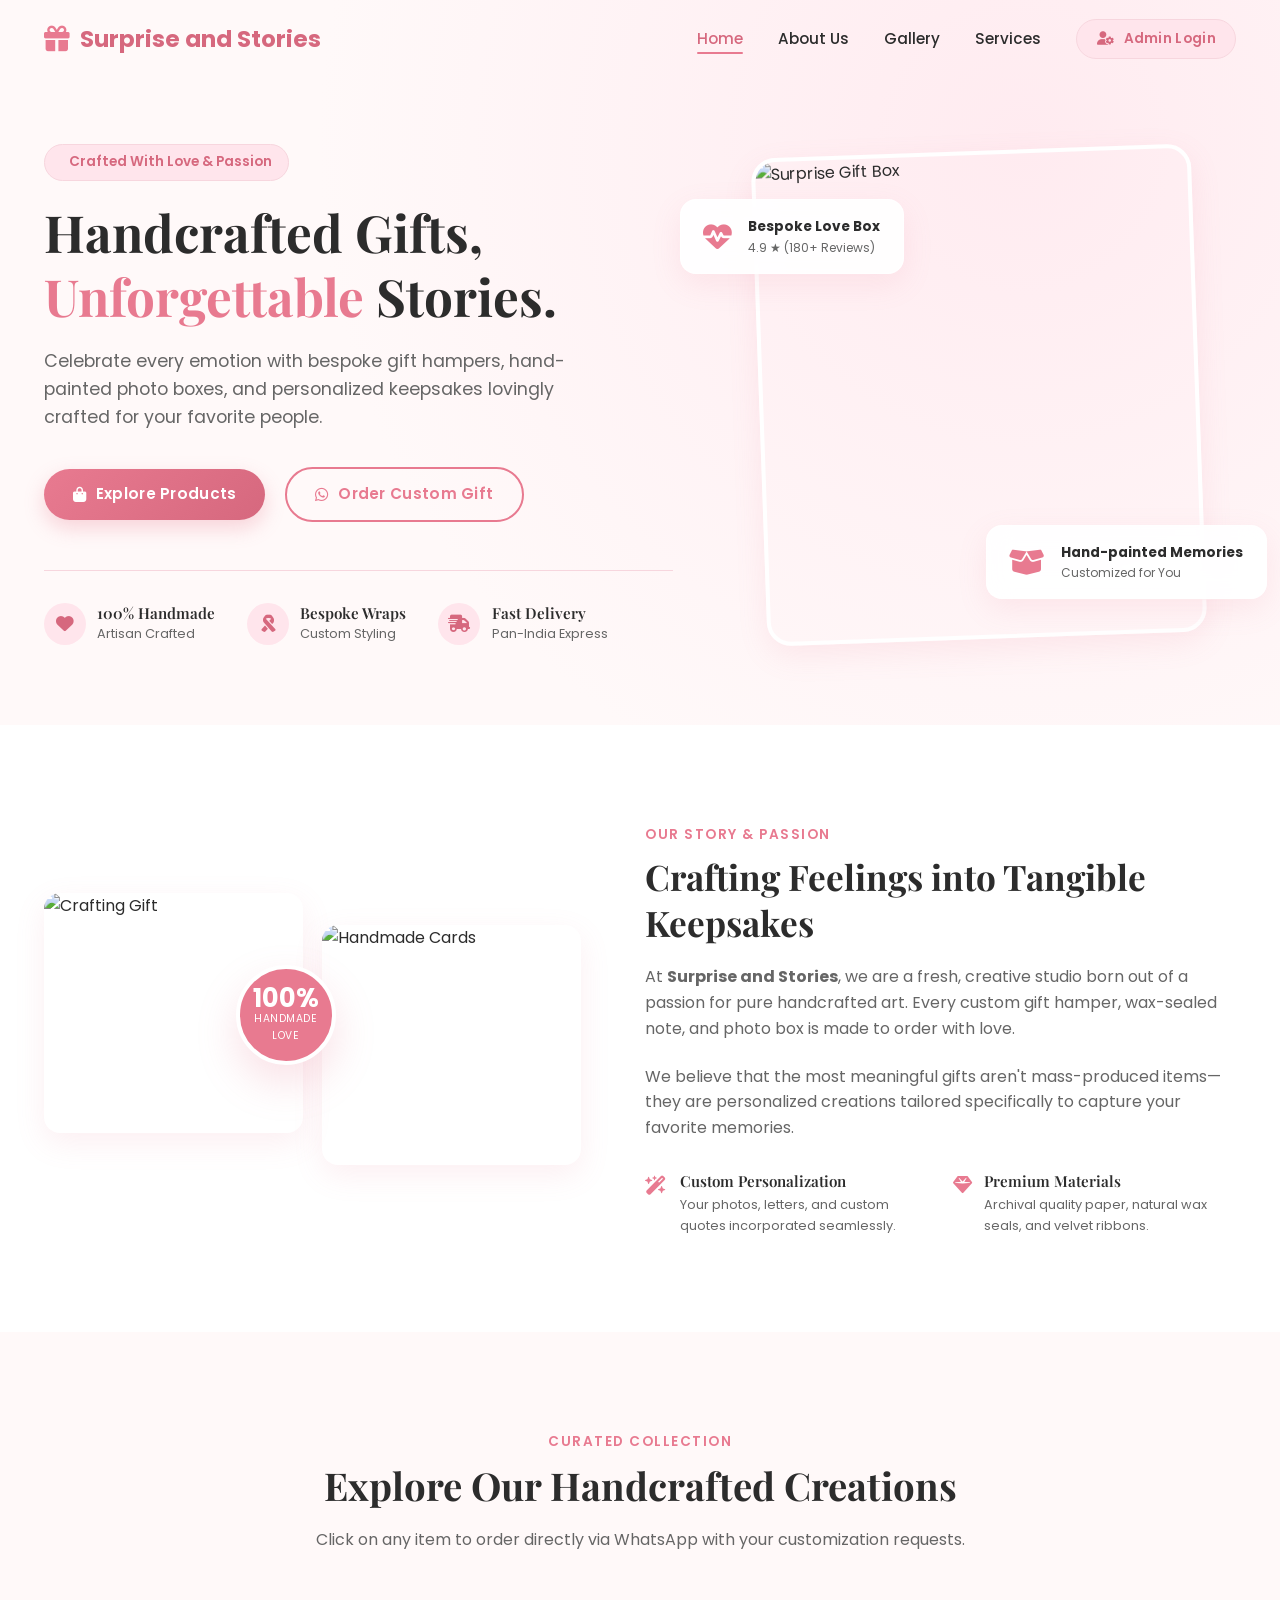
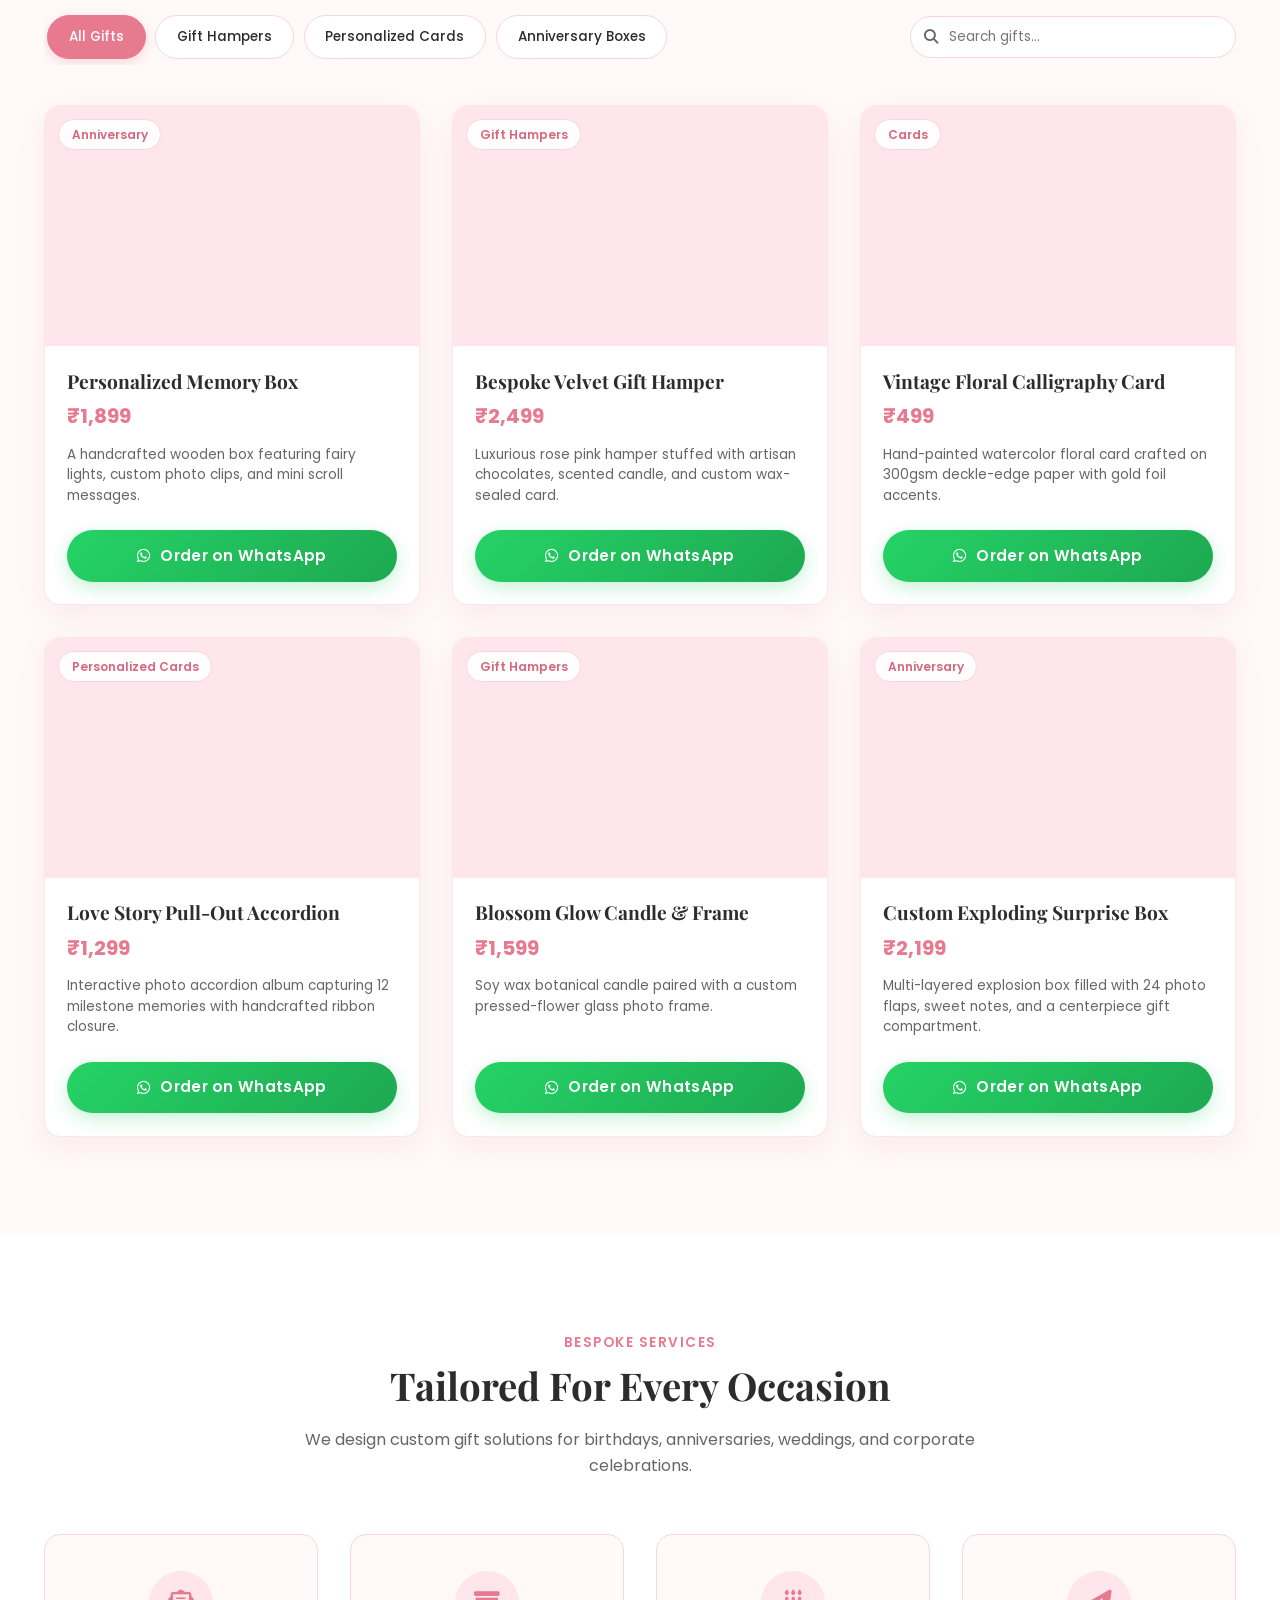
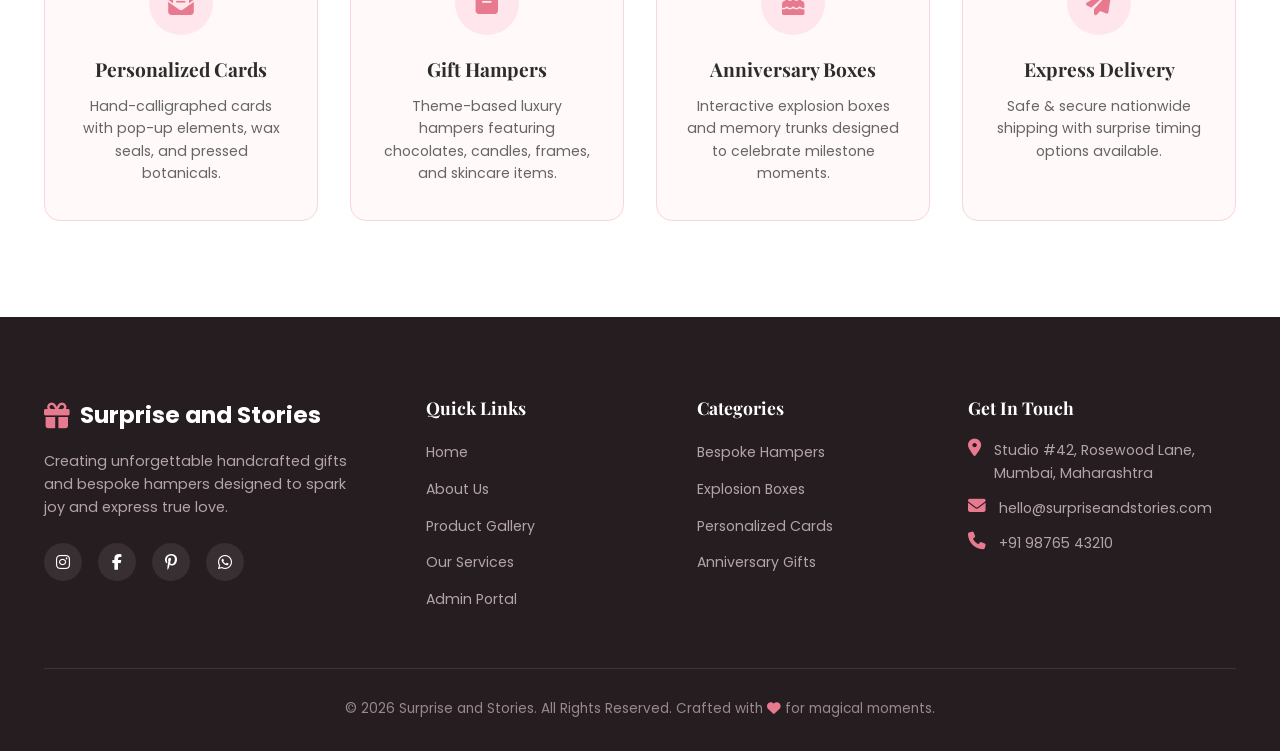
==== commit dada9479: "Added feature to add about us images" ====
--- a/index.html
+++ b/index.html
@@ -128,14 +128,14 @@
       <div class="about-grid">
         <div class="about-images">
           <div class="about-img">
-            <img src="https://images.unsplash.com/photo-1513885535751-8b9238bd48?auto=format&fit=crop&q=80&w=600" alt="Crafting Gift">
+            <img id="about-img-1" src="https://images.unsplash.com/photo-1513885535751-8b9238bd48?auto=format&fit=crop&q=80&w=600" alt="Crafting Gift">
           </div>
           <div class="about-img">
-            <img src="https://images.unsplash.com/photo-1513519245088-0e12902e5a38?auto=format&fit=crop&q=80&w=600" alt="Handmade Cards">
+            <img id="about-img-2" src="https://images.unsplash.com/photo-1513519245088-0e12902e5a38?auto=format&fit=crop&q=80&w=600" alt="Handmade Cards">
           </div>
           <div class="about-experience-badge">
-            <span>5+</span>
-            <span>Years of Stories</span>
+            <span>100%</span>
+            <span>Handmade Love</span>
           </div>
         </div>
 
@@ -143,10 +143,10 @@
           <span class="section-tag">OUR STORY & PASSION</span>
           <h2>Crafting Feelings into Tangible Keepsakes</h2>
           <p>
-            At <strong>Surprise and Stories</strong>, we believe every gift tells a heartfelt story. What started as a small kitchen table passion project has grown into a beloved studio dedicated to creating personalized memories.
+            At <strong>Surprise and Stories</strong>, we are a fresh, creative studio born out of a passion for pure handcrafted art. Every custom gift hamper, wax-sealed note, and photo box is made to order with love.
           </p>
           <p>
-            From wax-sealed love letters to intricately structured photo explosion boxes, we carefully curate every detail so your loved ones feel truly cherished.
+            We believe that the most meaningful gifts aren't mass-produced items—they are personalized creations tailored specifically to capture your favorite memories.
           </p>
 
           <div class="story-highlights">
--- a/styles.css
+++ b/styles.css
@@ -1583,20 +1583,37 @@
     justify-content: center;
   }
 
-  .auth-wrapper {
-    padding: 1rem;
-  }
-
-  .auth-card {
-    padding: 2rem 1.2rem;
-  }
-
-  .admin-card {
-    padding: 1.2rem;
+  .admin-nav-container {
+    flex-wrap: wrap;
+    gap: 0.8rem;
+    justify-content: space-between;
   }
 
   .stats-grid {
-    grid-template-columns: 1fr;
+    grid-template-columns: repeat(2, 1fr);
+    gap: 0.8rem;
+  }
+
+  .stat-card {
+    padding: 0.8rem;
+    gap: 0.6rem;
+    flex-direction: column;
+    text-align: center;
+  }
+
+  .stat-icon {
+    width: 38px;
+    height: 38px;
+    font-size: 1.1rem;
+    margin: 0 auto;
+  }
+
+  .stat-number {
+    font-size: 1.2rem;
+  }
+
+  .stat-label {
+    font-size: 0.7rem;
   }
 
   #add-product-form > div {
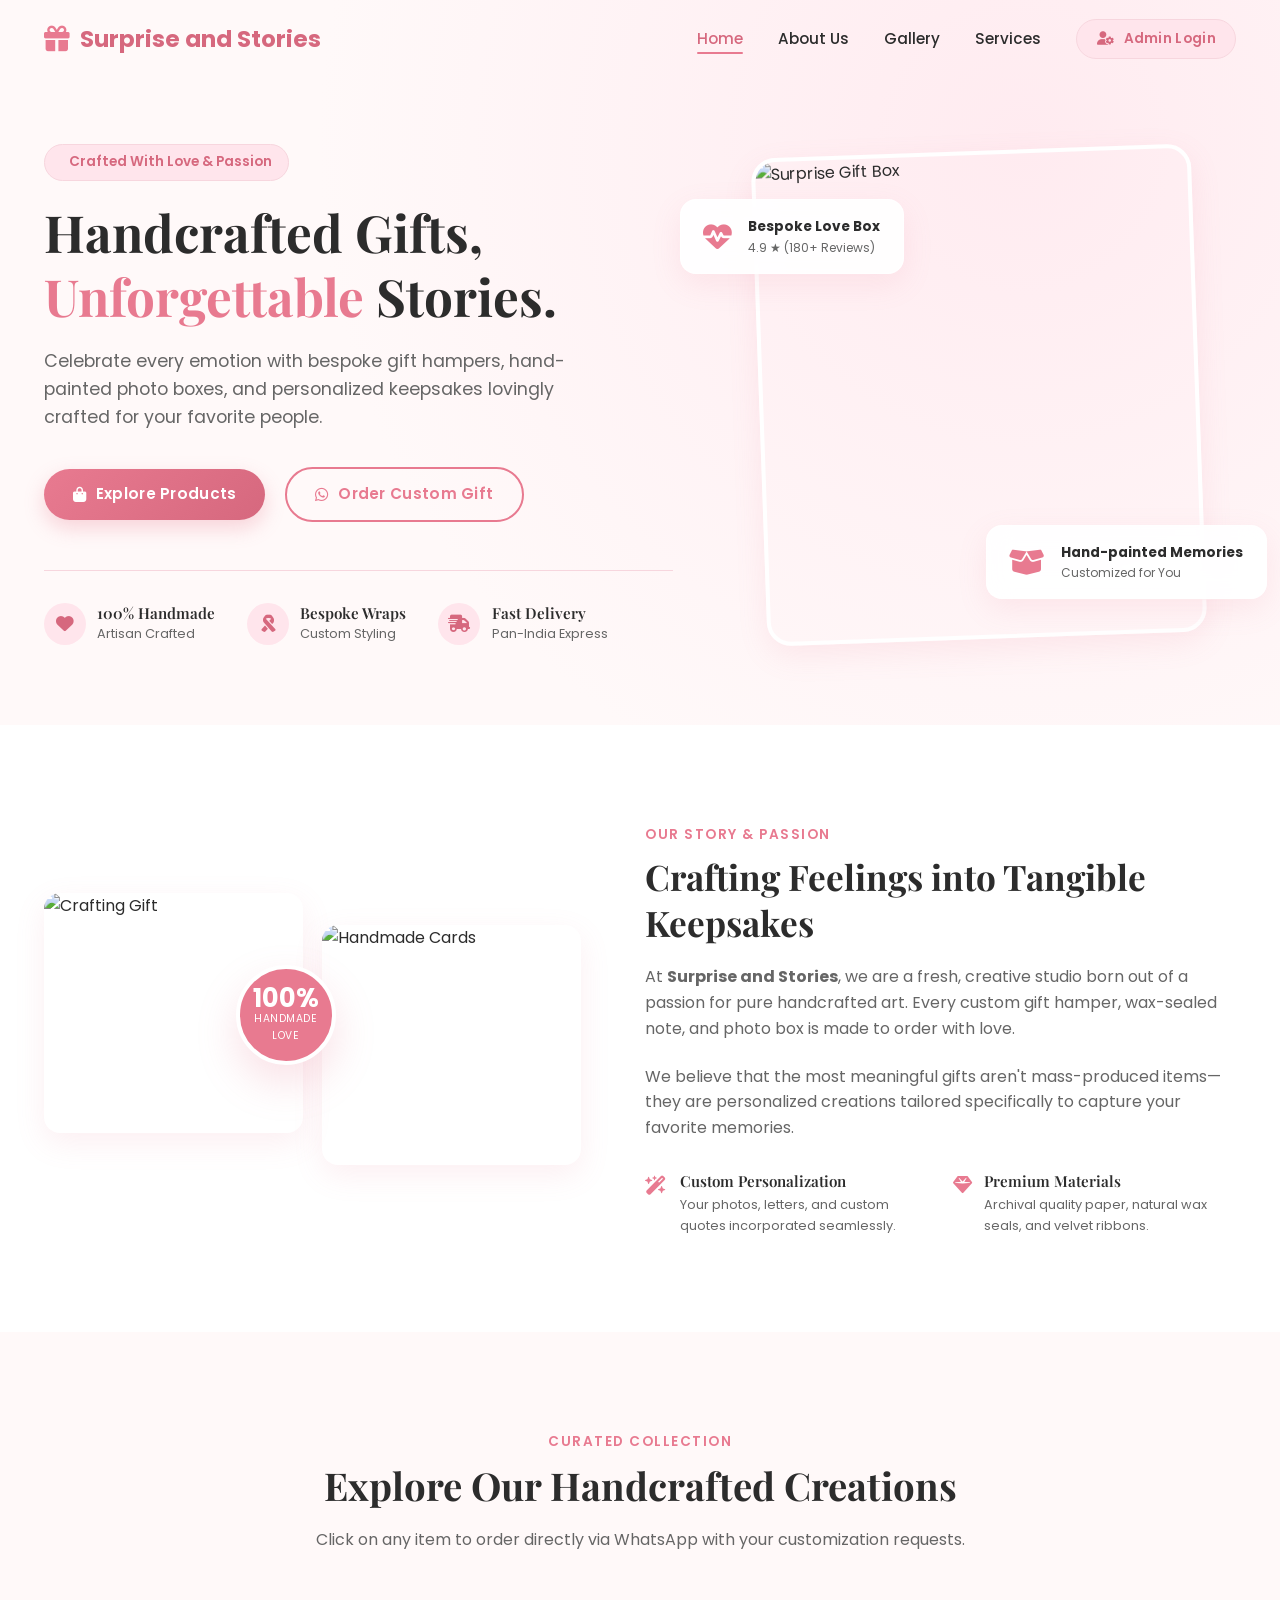
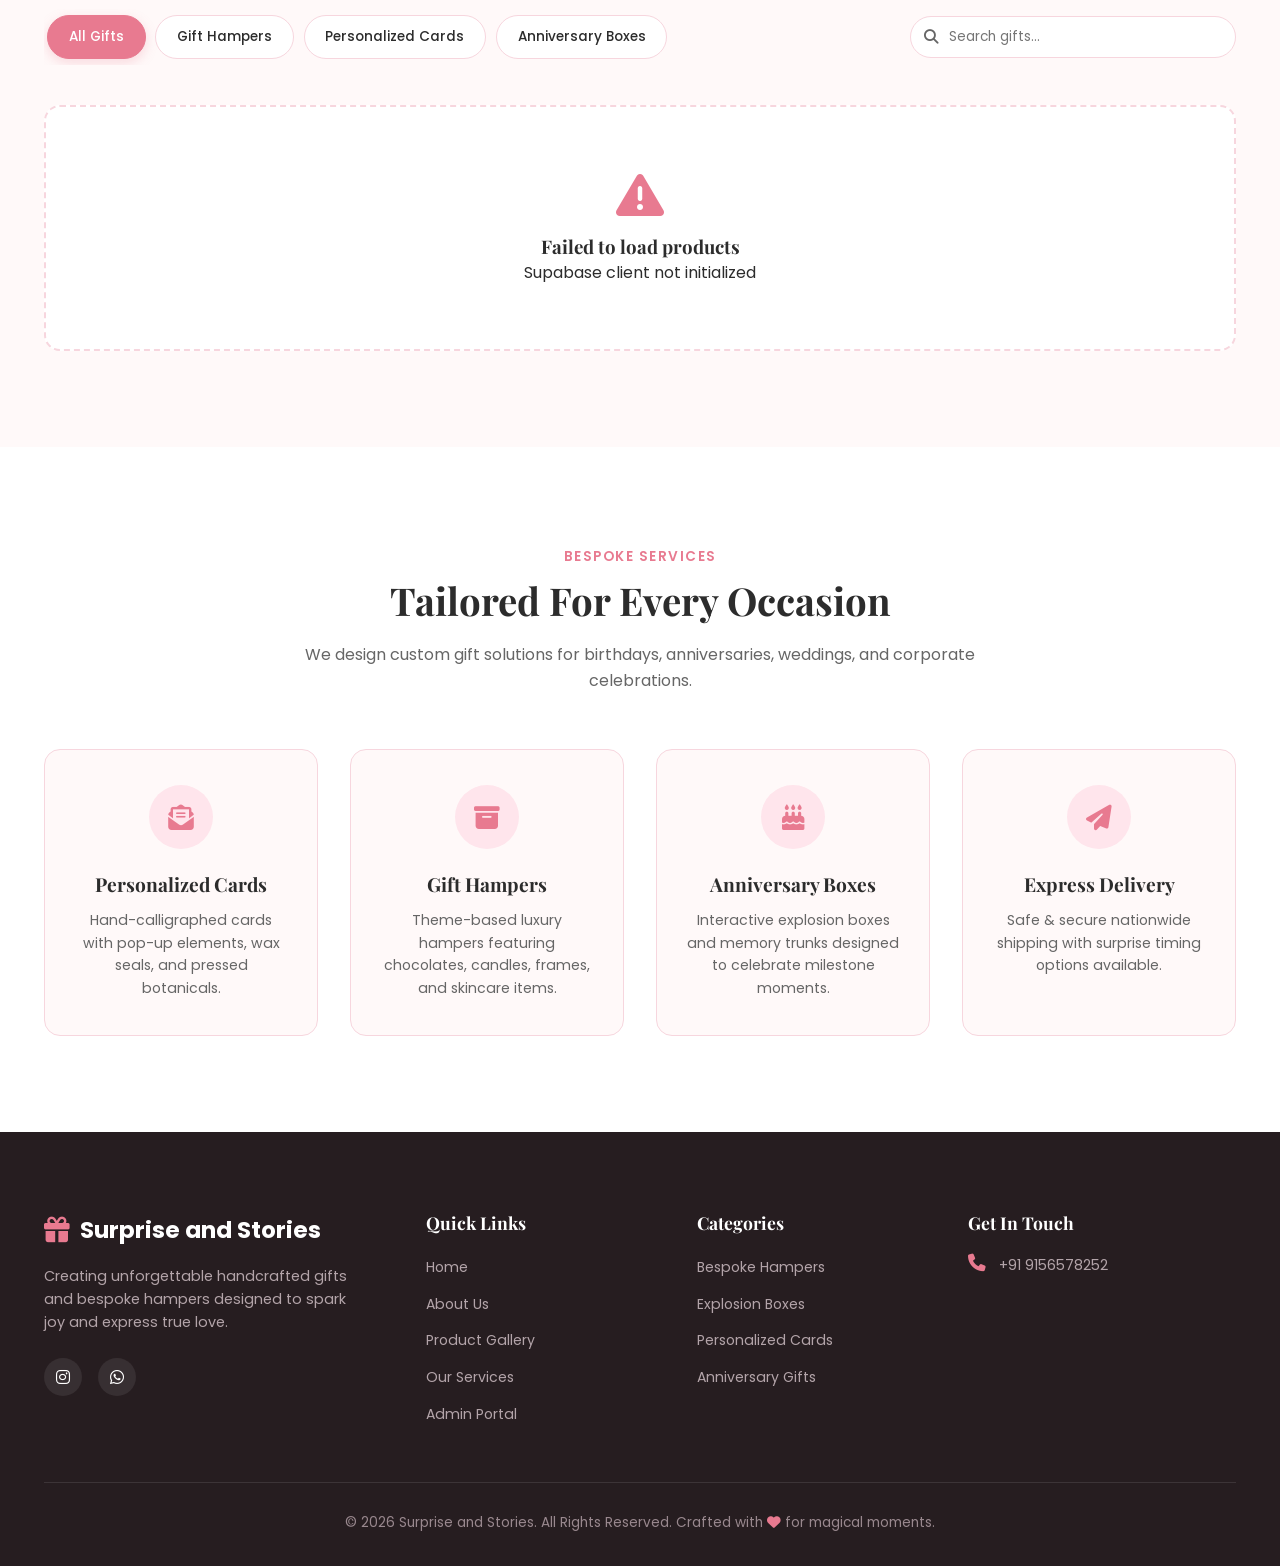
==== commit 4e6f3b0f: "Fixed some typos" ====
--- a/index.html
+++ b/index.html
@@ -261,9 +261,7 @@
           </a>
           <p>Creating unforgettable handcrafted gifts and bespoke hampers designed to spark joy and express true love.</p>
           <div class="social-links">
-            <a href="#" class="social-btn" aria-label="Instagram"><i class="fa-brands fa-instagram"></i></a>
-            <a href="#" class="social-btn" aria-label="Facebook"><i class="fa-brands fa-facebook-f"></i></a>
-            <a href="#" class="social-btn" aria-label="Pinterest"><i class="fa-brands fa-pinterest-p"></i></a>
+            <a href="https://www.instagram.com/surprise_n_stories?igsh=ZzRmdzgwNzB6YjVv" target="_blank" rel="noopener noreferrer" class="social-btn" aria-label="Instagram"><i class="fa-brands fa-instagram"></i></a>
             <a href="#" class="social-btn" id="footer-whatsapp" aria-label="WhatsApp"><i class="fa-brands fa-whatsapp"></i></a>
           </div>
         </div>
@@ -293,16 +291,8 @@
           <h4>Get In Touch</h4>
           <ul class="contact-info-list">
             <li>
-              <i class="fa-solid fa-location-dot"></i>
-              <span>Studio #42, Rosewood Lane, Mumbai, Maharashtra</span>
-            </li>
-            <li>
-              <i class="fa-solid fa-envelope"></i>
-              <span>hello@surpriseandstories.com</span>
-            </li>
-            <li>
               <i class="fa-solid fa-phone"></i>
-              <span>+91 98765 43210</span>
+              <a href="tel:9156578252" style="color: inherit;">+91 9156578252</a>
             </li>
           </ul>
         </div>
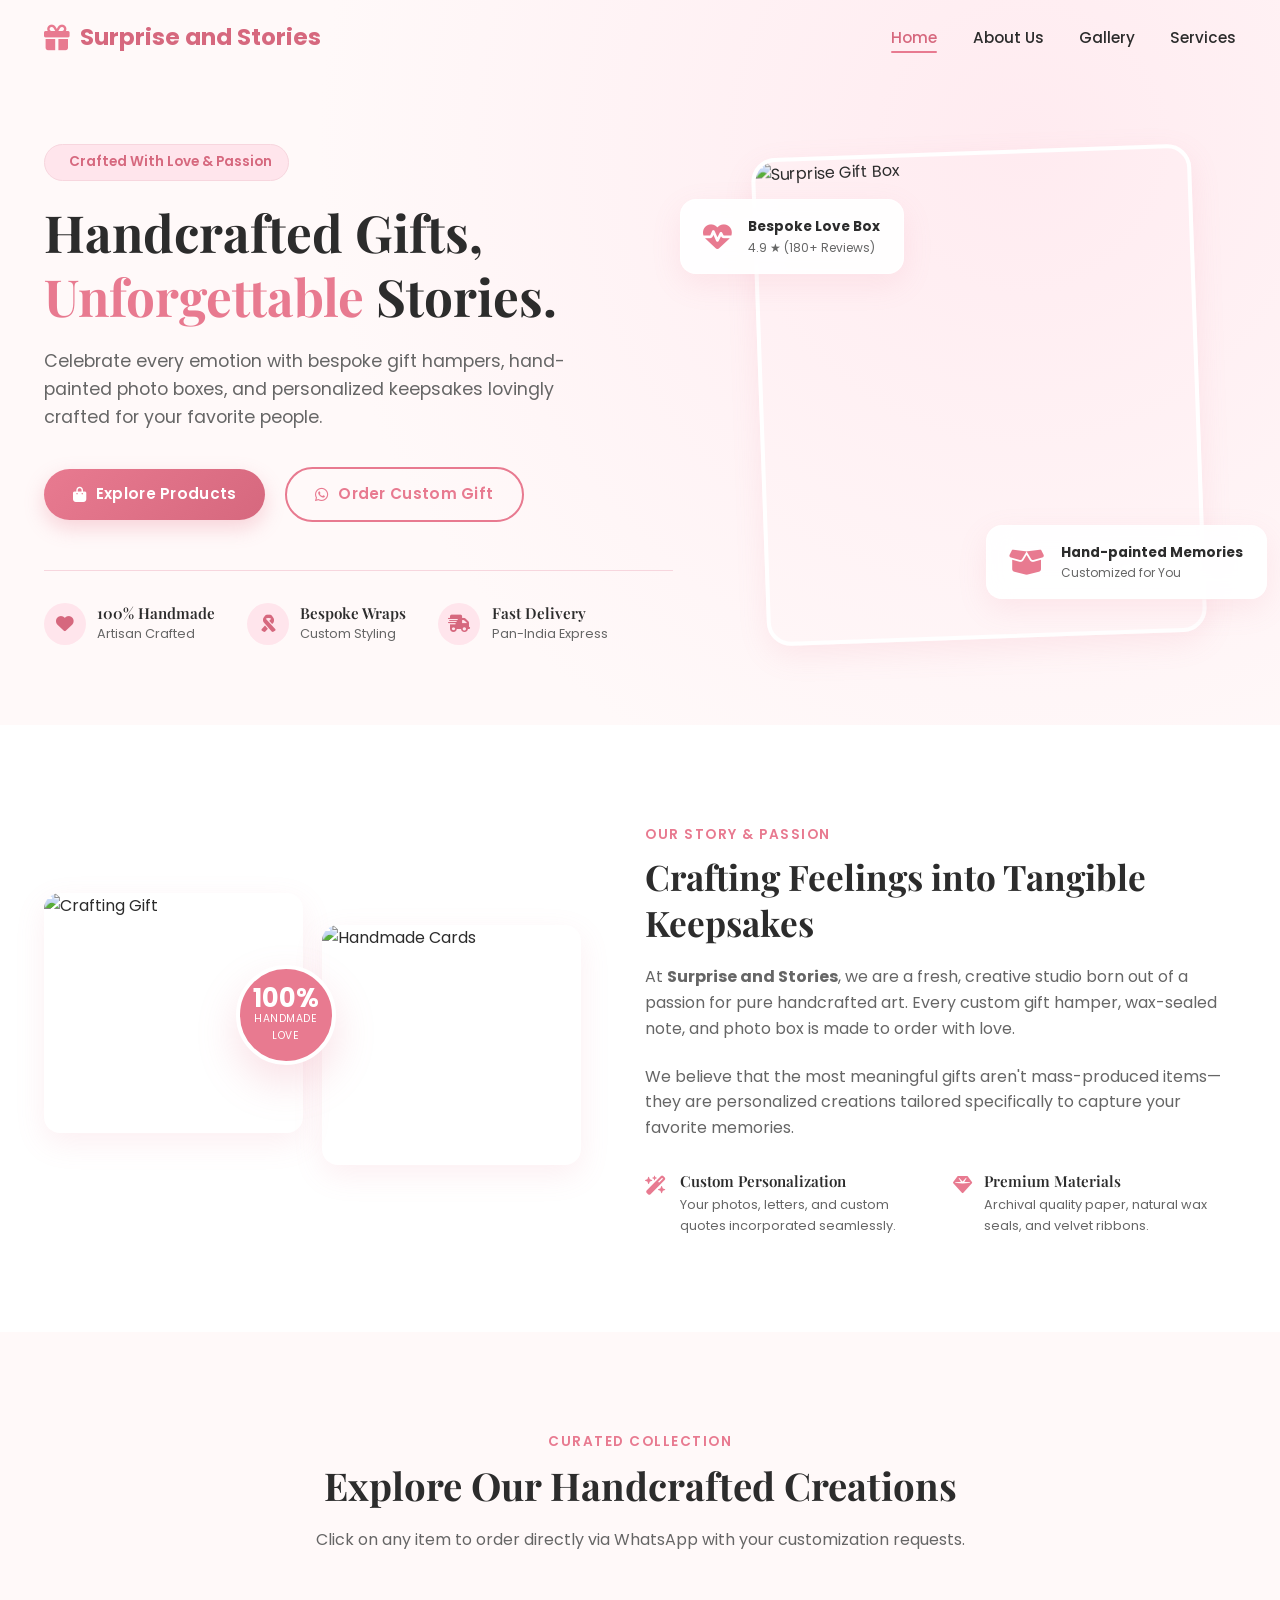
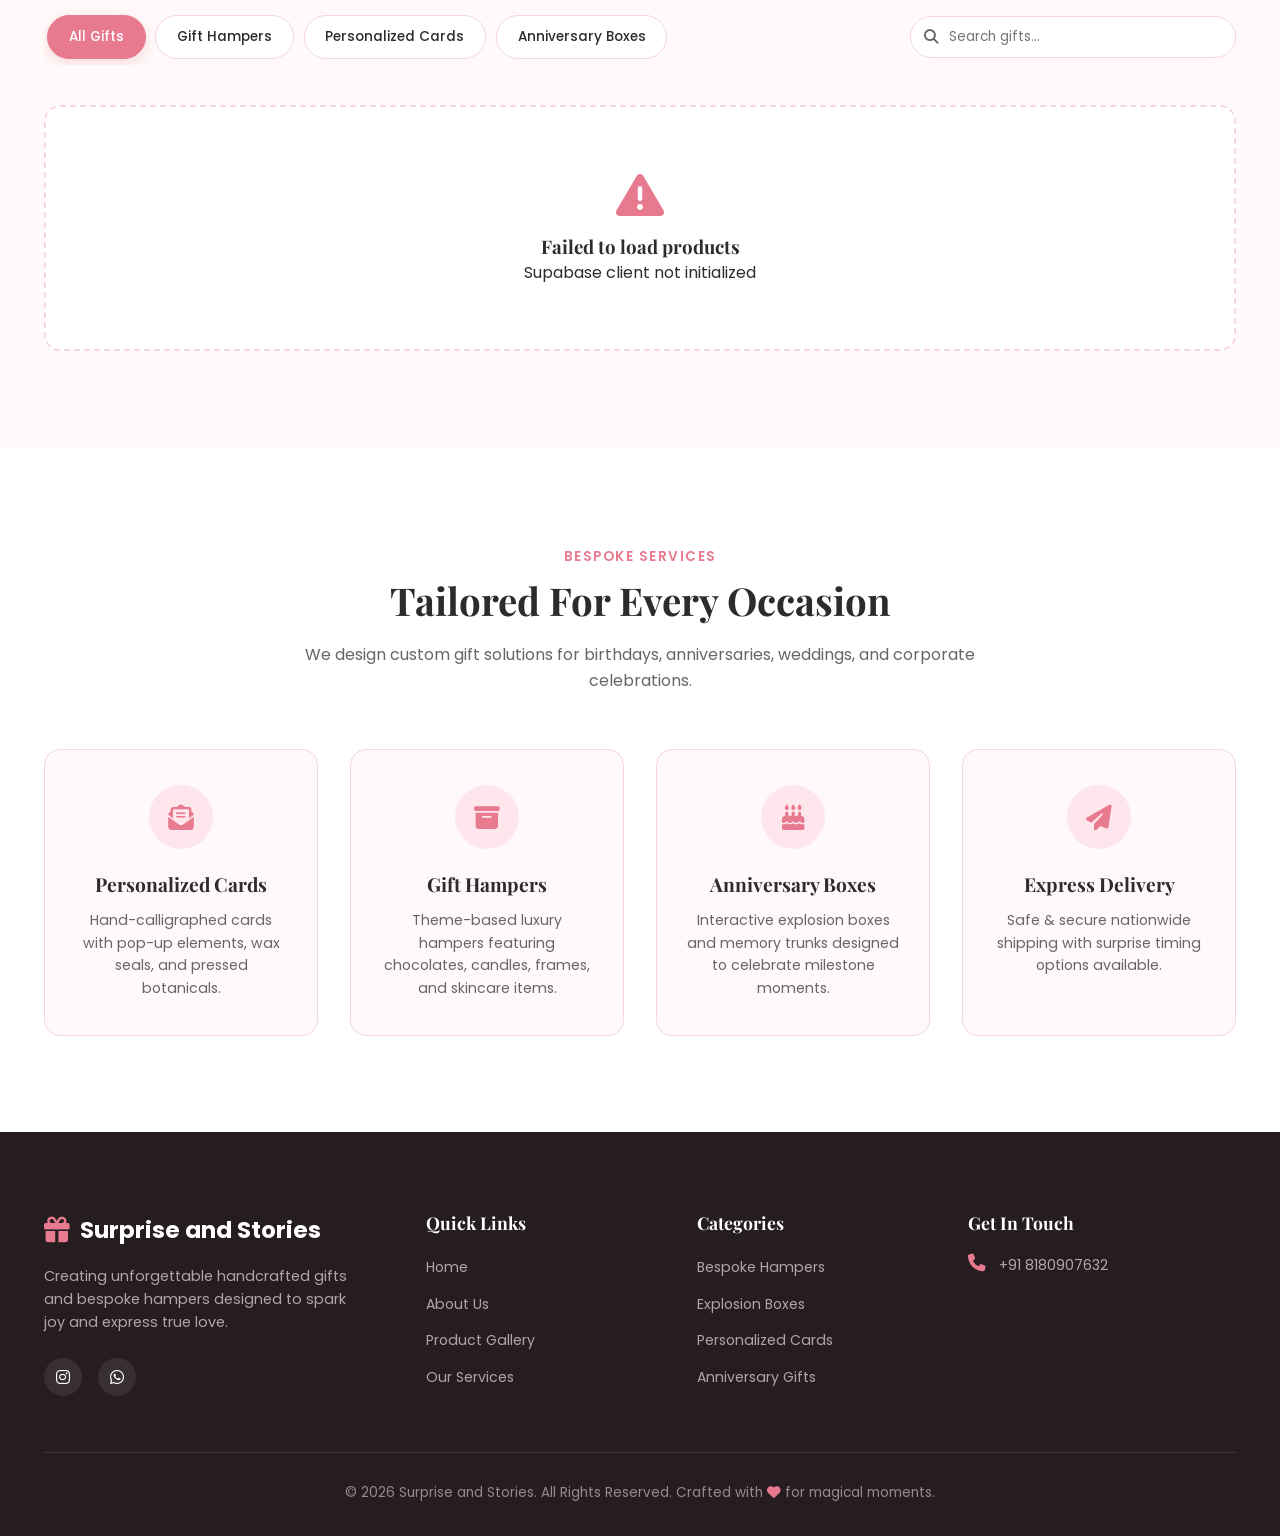
==== commit 56e1f374: "Made changes to access Admin Panel" ====
--- a/index.html
+++ b/index.html
@@ -34,11 +34,6 @@
           <li><a href="#about" class="nav-link">About Us</a></li>
           <li><a href="#gallery" class="nav-link">Gallery</a></li>
           <li><a href="#services" class="nav-link">Services</a></li>
-          <li>
-            <a href="admin.html" class="btn btn-secondary btn-sm">
-              <i class="fa-solid fa-user-gear"></i> Admin Login
-            </a>
-          </li>
         </ul>
       </nav>
 
@@ -273,7 +268,6 @@
             <li><a href="#about">About Us</a></li>
             <li><a href="#gallery">Product Gallery</a></li>
             <li><a href="#services">Our Services</a></li>
-            <li><a href="admin.html">Admin Portal</a></li>
           </ul>
         </div>
 
@@ -292,7 +286,7 @@
           <ul class="contact-info-list">
             <li>
               <i class="fa-solid fa-phone"></i>
-              <a href="tel:9156578252" style="color: inherit;">+91 9156578252</a>
+              <a href="tel:918180907632" style="color: inherit;">+91 8180907632</a>
             </li>
           </ul>
         </div>
